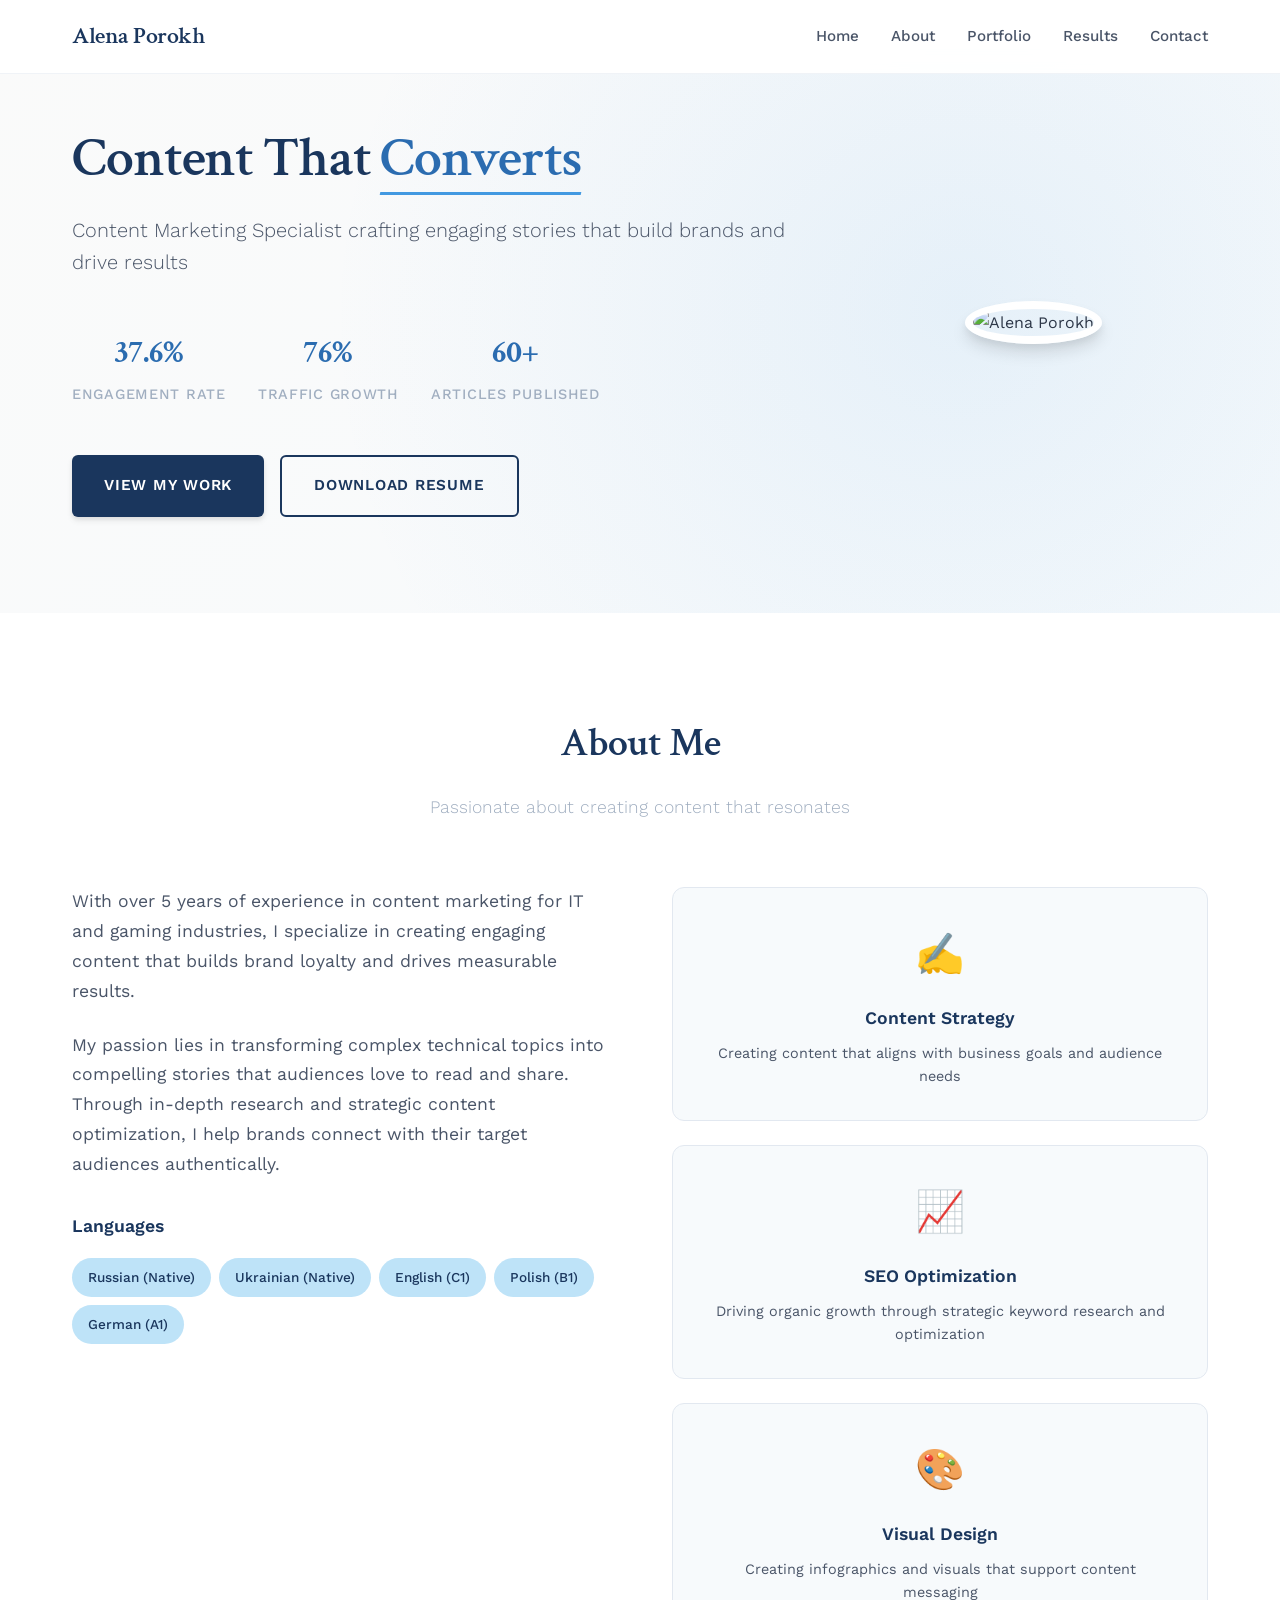
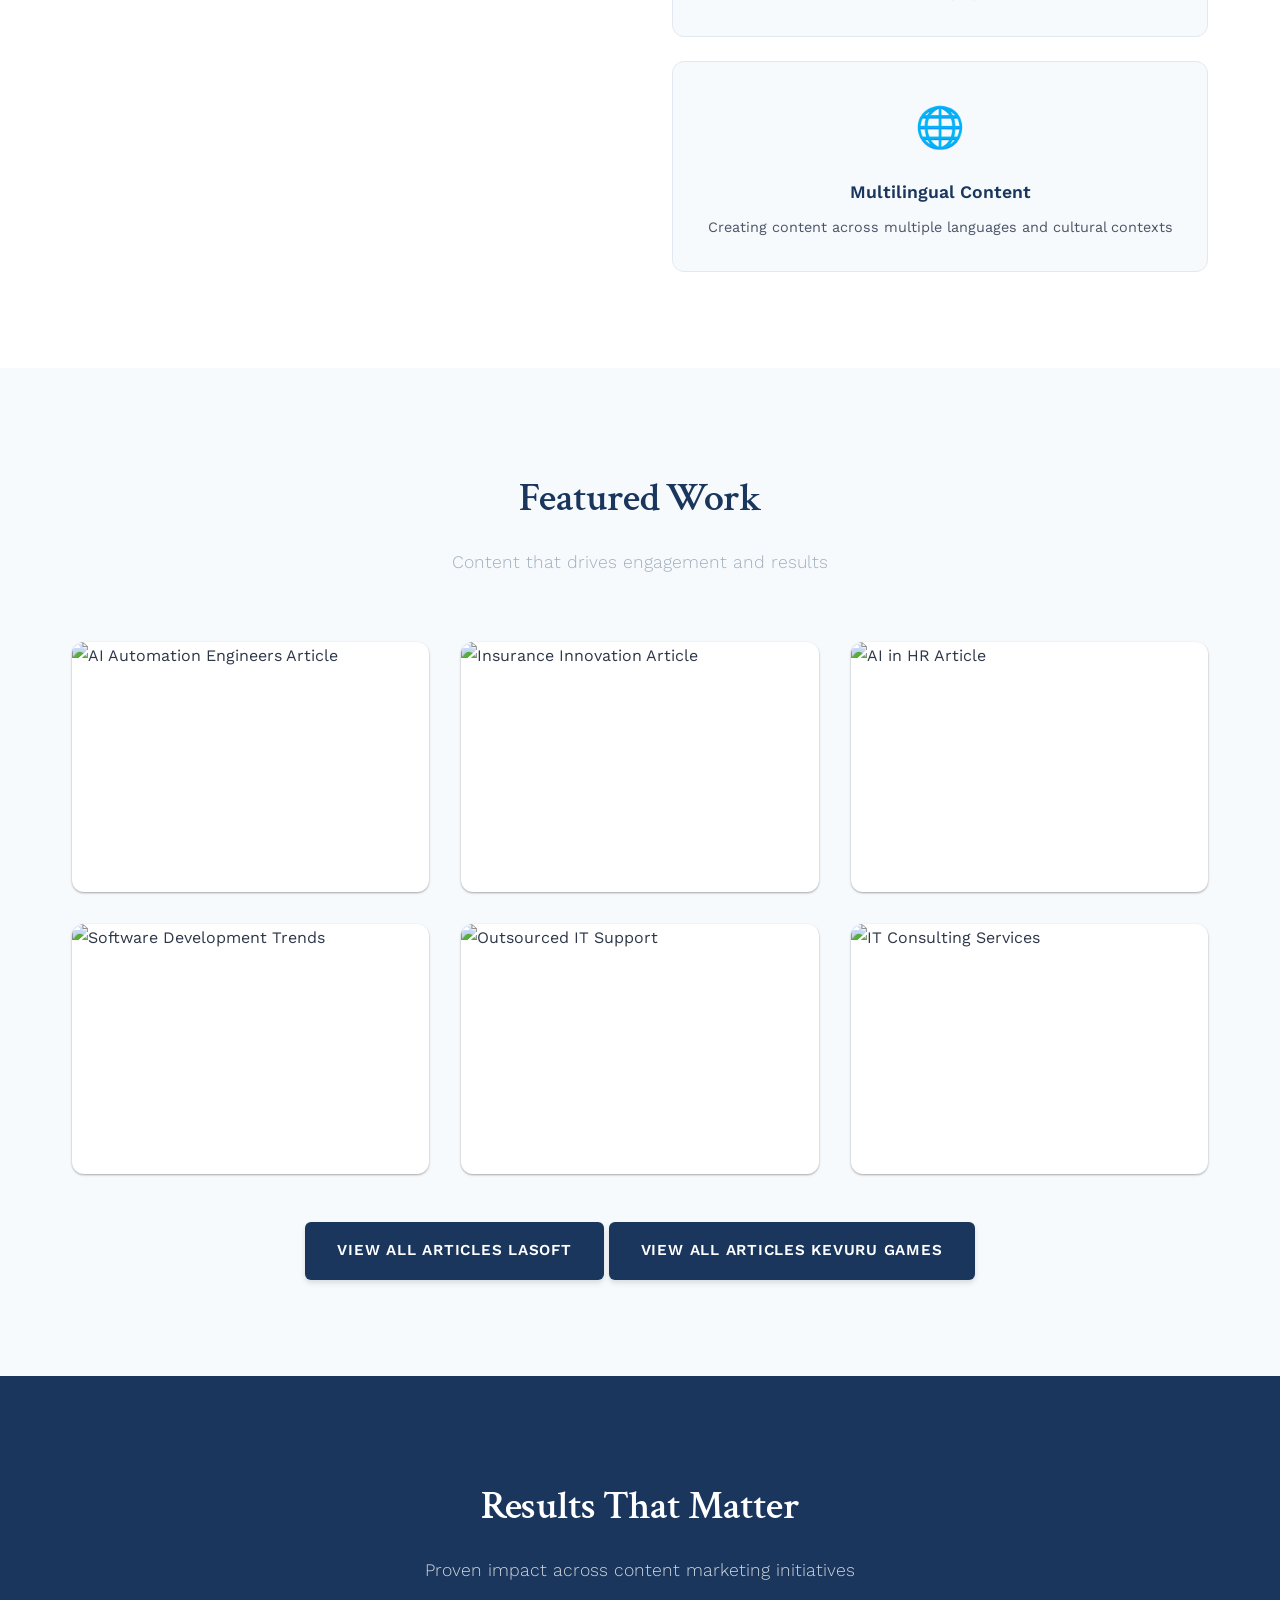
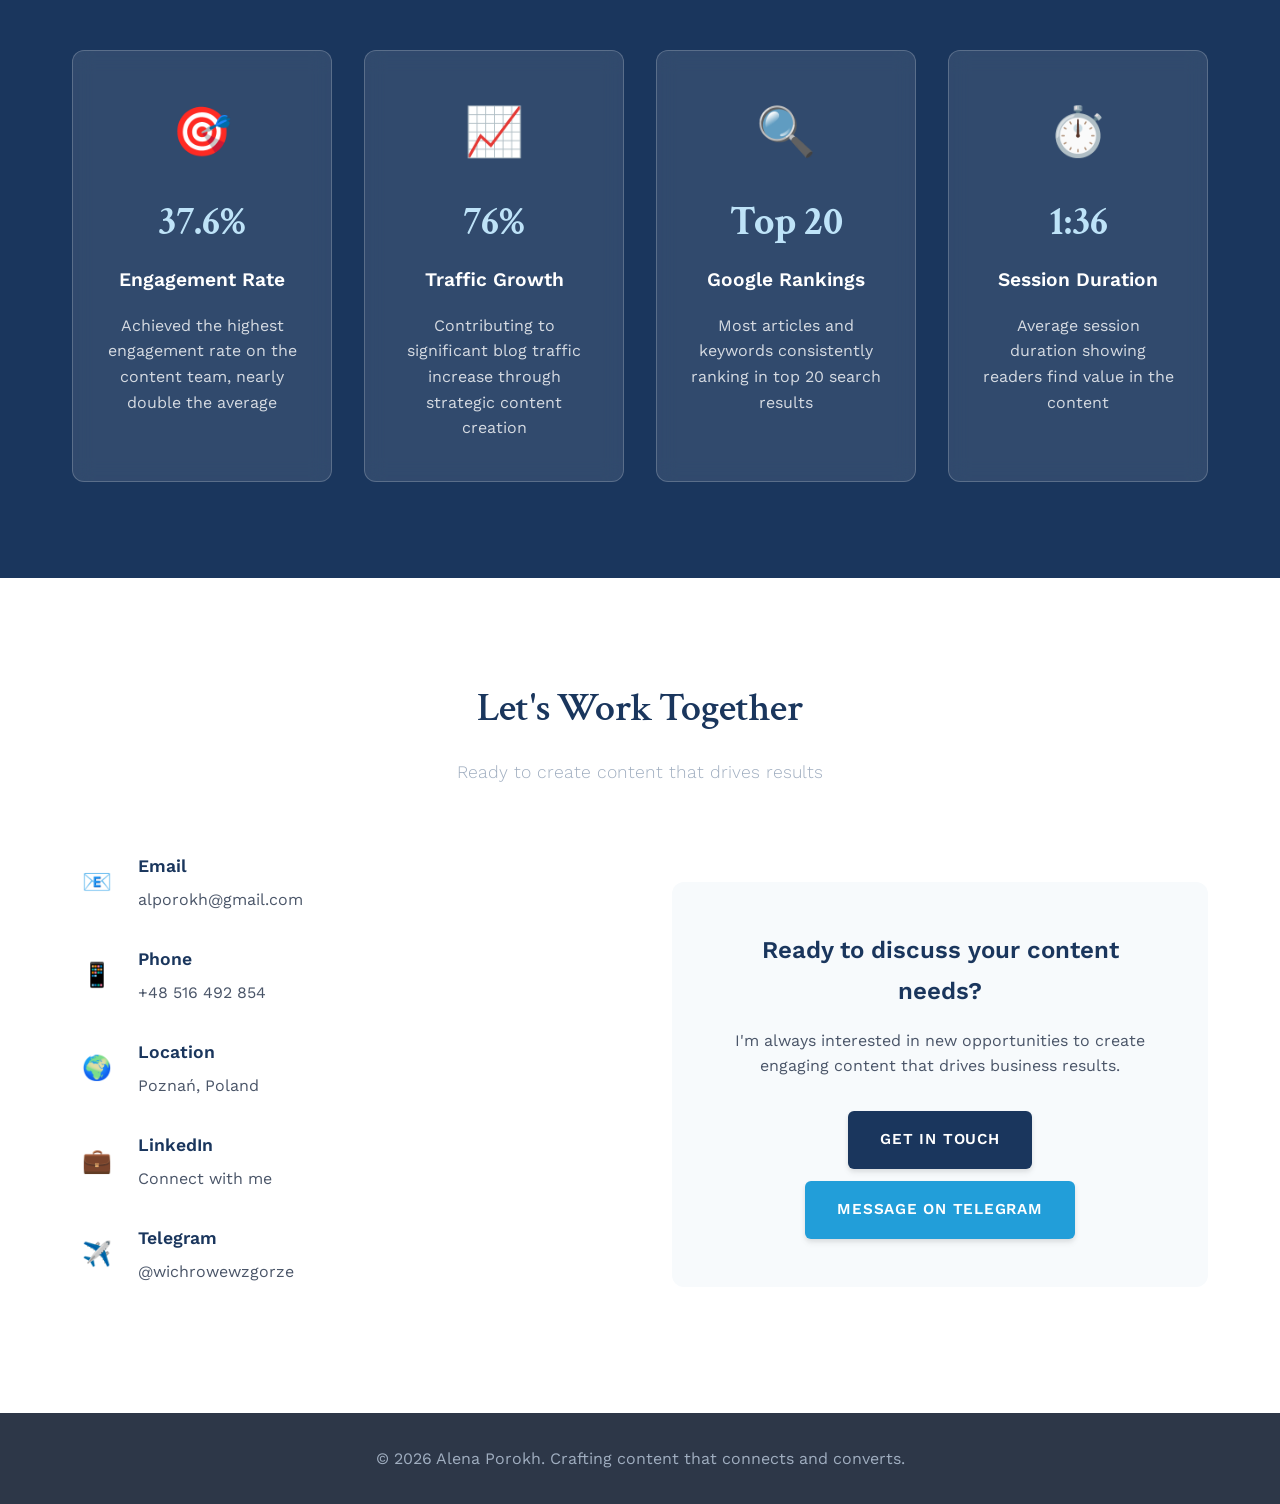
==== index.html @ 0562cd52 "update" ====
<!DOCTYPE html>
<html lang="en">
<head>
    <meta charset="UTF-8">
    <meta name="viewport" content="width=device-width, initial-scale=1.0">
    <title>Alena Porokh - Content Marketing Portfolio</title>
    <link rel="preconnect" href="https://fonts.googleapis.com">
    <link rel="preconnect" href="https://fonts.gstatic.com" crossorigin>
    <link href="https://fonts.googleapis.com/css2?family=Crimson+Text:ital,wght@0,400;0,600;1,400&family=Work+Sans:wght@300;400;500;600;700&display=swap" rel="stylesheet">
    <link rel="stylesheet" href="portfolio-style.css">
</head>
<body>
    <!-- Navigation -->
    <nav class="navbar">
        <div class="nav-container">
            <div class="nav-logo">
                <h2>Alena Porokh</h2>
            </div>
            <ul class="nav-menu">
                <li><a href="#home" class="nav-link">Home</a></li>
                <li><a href="#about" class="nav-link">About</a></li>
                <li><a href="#portfolio" class="nav-link">Portfolio</a></li>
                <li><a href="#achievements" class="nav-link">Results</a></li>
                <li><a href="#contact" class="nav-link">Contact</a></li>
            </ul>
        </div>
    </nav>

    <!-- Hero Section -->
    <section id="home" class="hero">
        <div class="hero-container">
            <div class="hero-content">
                <h1 class="hero-title">Content That <span class="accent">Converts</span></h1>
                <p class="hero-subtitle">Content Marketing Specialist crafting engaging stories that build brands and drive results</p>
                <div class="hero-stats">
                    <div class="stat-item">
                        <span class="stat-number">37.6%</span>
                        <span class="stat-label">Engagement Rate</span>
                    </div>
                    <div class="stat-item">
                        <span class="stat-number">76%</span>
                        <span class="stat-label">Traffic Growth</span>
                    </div>
                    <div class="stat-item">
                        <span class="stat-number">60+</span>
                        <span class="stat-label">Articles Published</span>
                    </div>
                </div>
                <div class="hero-cta">
                    <a href="#portfolio" class="cta-primary">View My Work</a>
                    <a href="resume.html" class="cta-secondary">Download Resume</a>
                </div>
            </div>
            <div class="hero-image">
                <img src="https://secure.gravatar.com/avatar/c2fedead2f08acc2c8e84f293395091701e8367558be67c398e6171cd1245906?s=300&d=mm&r=g" alt="Alena Porokh" class="profile-photo">
            </div>
        </div>
    </section>

    <!-- About Section -->
    <section id="about" class="about">
        <div class="container">
            <div class="section-header">
                <h2 class="section-title">About Me</h2>
                <p class="section-subtitle">Passionate about creating content that resonates</p>
            </div>
            <div class="about-content">
                <div class="about-text">
                    <p>With over 5 years of experience in content marketing for IT and gaming industries, I specialize in creating engaging content that builds brand loyalty and drives measurable results.</p>
                    <p>My passion lies in transforming complex technical topics into compelling stories that audiences love to read and share. Through in-depth research and strategic content optimization, I help brands connect with their target audiences authentically.</p>
                    <div class="language-skills">
                        <h4>Languages</h4>
                        <div class="languages">
                            <span class="language">Russian (Native)</span>
                            <span class="language">Ukrainian (Native)</span>
                            <span class="language">English (C1)</span>
                            <span class="language">Polish (B1)</span>
                            <span class="language">German (A1)</span>
                        </div>
                    </div>
                </div>
                <div class="skills-grid">
                    <div class="skill-card">
                        <div class="skill-icon">✍️</div>
                        <h4>Content Strategy</h4>
                        <p>Creating content that aligns with business goals and audience needs</p>
                    </div>
                    <div class="skill-card">
                        <div class="skill-icon">📈</div>
                        <h4>SEO Optimization</h4>
                        <p>Driving organic growth through strategic keyword research and optimization</p>
                    </div>
                    <div class="skill-card">
                        <div class="skill-icon">🎨</div>
                        <h4>Visual Design</h4>
                        <p>Creating infographics and visuals that support content messaging</p>
                    </div>
                    <div class="skill-card">
                        <div class="skill-icon">🌐</div>
                        <h4>Multilingual Content</h4>
                        <p>Creating content across multiple languages and cultural contexts</p>
                    </div>
                </div>
            </div>
        </div>
    </section>

    <!-- Portfolio Section -->
    <section id="portfolio" class="portfolio">
        <div class="container">
            <div class="section-header">
                <h2 class="section-title">Featured Work</h2>
                <p class="section-subtitle">Content that drives engagement and results</p>
            </div>
            <div class="portfolio-grid">
                <div class="portfolio-item">
                    <div class="portfolio-image">
                        <img src="https://lasoft.org/blog/wp-content/uploads/2026/01/ai-automation-engineer.png" alt="AI Automation Engineers Article">
                        <div class="portfolio-overlay">
                            <h4>AI Automation Engineers Guide</h4>
                            <p>Most viewed article with 2,278+ views</p>
                            <a href="https://lasoft.org/blog/automation-engineers-with-ai-and-n8n-expertise/" target="_blank" class="portfolio-link">Read Article</a>
                        </div>
                    </div>
                </div>
                <div class="portfolio-item">
                    <div class="portfolio-image">
                        <img src="https://lasoft.org/blog/wp-content/uploads/2025/12/innovation-insurance.jpg" alt="Insurance Innovation Article">
                        <div class="portfolio-overlay">
                            <h4>Insurance Innovation</h4>
                            <p>Industry analysis with 1,538+ views</p>
                            <a href="https://lasoft.org/blog/insurance-innovation-staying-competitive-in-a-tech-driven-market/" target="_blank" class="portfolio-link">Read Article</a>
                        </div>
                    </div>
                </div>
                <div class="portfolio-item">
                    <div class="portfolio-image">
                        <img src="https://lasoft.org/blog/wp-content/uploads/2025/12/AI-for-HR.jpg" alt="AI in HR Article">
                        <div class="portfolio-overlay">
                            <h4>AI in HR Automation</h4>
                            <p>Technical deep-dive with 940+ views</p>
                            <a href="https://lasoft.org/blog/ai-in-hr-when-you-automate-routine-tasks-how-do-you-handle-it/" target="_blank" class="portfolio-link">Read Article</a>
                        </div>
                    </div>
                </div>
                <div class="portfolio-item">
                    <div class="portfolio-image">
                        <img src="https://lasoft.org/blog/wp-content/uploads/2025/11/emerging-software-development-trends.jpg" alt="Software Development Trends">
                        <div class="portfolio-overlay">
                            <h4>Software Development Trends 2026</h4>
                            <p>Forward-looking analysis with 1,928+ views</p>
                            <a href="https://lasoft.org/blog/emerging-software-development-trends-2026/" target="_blank" class="portfolio-link">Read Article</a>
                        </div>
                    </div>
                </div>
                <div class="portfolio-item">
                    <div class="portfolio-image">
                        <img src="https://lasoft.org/blog/wp-content/uploads/2026/02/Software_Development_Cycle.jpg" alt="Outsourced IT Support">
                        <div class="portfolio-overlay">
                            <h4>Outsourced IT Support</h4>
                            <p>Business strategy piece with 264+ views</p>
                            <a href="https://lasoft.org/blog/why-outsourced-it-support-is-replacing-in-house-teams/" target="_blank" class="portfolio-link">Read Article</a>
                        </div>
                    </div>
                </div>
                <div class="portfolio-item">
                    <div class="portfolio-image">
                        <img src="https://lasoft.org/blog/wp-content/uploads/2026/01/Global-IT-consulting-services.jpg" alt="IT Consulting Services">
                        <div class="portfolio-overlay">
                            <h4>IT Consulting Services</h4>
                            <p>Strategic guide with 455+ views</p>
                            <a href="https://lasoft.org/blog/it-consulting-services-strategies-for-digital-transformation-process/" target="_blank" class="portfolio-link">Read Article</a>
                        </div>
                    </div>
                </div>
            </div>
            <div class="portfolio-cta">
                <a href="https://lasoft.org/blog/author/porokh/" target="_blank" class="cta-primary">View All Articles Lasoft</a>
                <a href="https://kevurugames.com/blog/author/olenaporokh/" target="_blank" class="cta-primary">View All Articles Kevuru Games</a>
            </div>
        </div>
    </section>

    <!-- Achievements Section -->
    <section id="achievements" class="achievements">
        <div class="container">
            <div class="section-header">
                <h2 class="section-title">Results That Matter</h2>
                <p class="section-subtitle">Proven impact across content marketing initiatives</p>
            </div>
            <div class="achievements-grid">
                <div class="achievement-card">
                    <div class="achievement-icon">🎯</div>
                    <h3>37.6%</h3>
                    <h4>Engagement Rate</h4>
                    <p>Achieved the highest engagement rate on the content team, nearly double the average</p>
                </div>
                <div class="achievement-card">
                    <div class="achievement-icon">📈</div>
                    <h3>76%</h3>
                    <h4>Traffic Growth</h4>
                    <p>Contributing to significant blog traffic increase through strategic content creation</p>
                </div>
                <div class="achievement-card">
                    <div class="achievement-icon">🔍</div>
                    <h3>Top 20</h3>
                    <h4>Google Rankings</h4>
                    <p>Most articles and keywords consistently ranking in top 20 search results</p>
                </div>
                <div class="achievement-card">
                    <div class="achievement-icon">⏱️</div>
                    <h3>1:36</h3>
                    <h4>Session Duration</h4>
                    <p>Average session duration showing readers find value in the content</p>
                </div>
            </div>
        </div>
    </section>

    <!-- Contact Section -->
    <section id="contact" class="contact">
        <div class="container">
            <div class="section-header">
                <h2 class="section-title">Let's Work Together</h2>
                <p class="section-subtitle">Ready to create content that drives results</p>
            </div>
            <div class="contact-content">
                <div class="contact-info">
                    <div class="contact-item">
                        <div class="contact-icon">📧</div>
                        <div>
                            <h4>Email</h4>
                            <a href="mailto:alporokh@gmail.com">alporokh@gmail.com</a>
                        </div>
                    </div>
                    <div class="contact-item">
                        <div class="contact-icon">📱</div>
                        <div>
                            <h4>Phone</h4>
                            <a href="tel:+48516492854">+48 516 492 854</a>
                        </div>
                    </div>
                    <div class="contact-item">
                        <div class="contact-icon">🌍</div>
                        <div>
                            <h4>Location</h4>
                            <span>Poznań, Poland</span>
                        </div>
                    </div>
                    <div class="contact-item">
                        <div class="contact-icon">💼</div>
                        <div>
                            <h4>LinkedIn</h4>
                            <a href="https://linkedin.com/in/alenaporokh/" target="_blank">Connect with me</a>
                        </div>
                    </div>
                    <div class="contact-item">
                        <div class="contact-icon">✈️</div>
                        <div>
                            <h4>Telegram</h4>
                            <a href="https://t.me/wichrowewzgorze" target="_blank">@wichrowewzgorze</a>
                        </div>
                    </div>
                </div>
                <div class="contact-cta">
                    <h3>Ready to discuss your content needs?</h3>
                    <p>I'm always interested in new opportunities to create engaging content that drives business results.</p>
                    <a href="mailto:alporokh@gmail.com" class="cta-primary">Get In Touch</a>
                    <a href="https://t.me/wichrowewzgorze" target="_blank" class="cta-primary" style="margin-top: 12px; background: #229ED9;">Message on Telegram</a>
                </div>
            </div>
        </div>
    </section>

    <!-- Footer -->
    <footer class="footer">
        <div class="container">
            <p>&copy; 2026 Alena Porokh. Crafting content that connects and converts.</p>
        </div>
    </footer>

    <script src="portfolio-script.js"></script>
</body>
</html>
---- portfolio-style.css ----
:root {
    --navy-blue: #1a365d;
    --royal-blue: #2b6cb0;
    --sky-blue: #4299e1;
    --light-blue: #bee3f8;
    --pure-black: #000000;
    --charcoal: #2d3748;
    --slate: #4a5568;
    --pure-white: #ffffff;
    --cream-white: #fafafa;
    --light-gray: #f7fafc;
    --medium-gray: #a0aec0;
    --border-light: #e2e8f0;
    
    --font-serif: 'Crimson Text', serif;
    --font-sans: 'Work Sans', sans-serif;
    
    --shadow-subtle: 0 1px 3px rgba(0, 0, 0, 0.12), 0 1px 2px rgba(0, 0, 0, 0.24);
    --shadow-medium: 0 4px 6px rgba(0, 0, 0, 0.07), 0 2px 4px rgba(0, 0, 0, 0.06);
    --shadow-large: 0 10px 15px rgba(0, 0, 0, 0.1), 0 4px 6px rgba(0, 0, 0, 0.05);
    
    --transition: all 0.3s cubic-bezier(0.4, 0, 0.2, 1);
}

* {
    margin: 0;
    padding: 0;
    box-sizing: border-box;
}

html {
    scroll-behavior: smooth;
}

body {
    font-family: var(--font-sans);
    line-height: 1.7;
    color: var(--charcoal);
    background: var(--pure-white);
    overflow-x: hidden;
}

.container {
    max-width: 1200px;
    margin: 0 auto;
    padding: 0 2rem;
}

/* Navigation */
.navbar {
    position: fixed;
    top: 0;
    width: 100%;
    background: rgba(255, 255, 255, 0.95);
    backdrop-filter: blur(10px);
    z-index: 1000;
    padding: 1rem 0;
    border-bottom: 1px solid var(--border-light);
    transition: var(--transition);
}

.nav-container {
    max-width: 1200px;
    margin: 0 auto;
    padding: 0 2rem;
    display: flex;
    justify-content: space-between;
    align-items: center;
}

.nav-logo h2 {
    font-family: var(--font-serif);
    font-size: 1.5rem;
    font-weight: 600;
    color: var(--navy-blue);
    letter-spacing: -0.02em;
}

.nav-menu {
    display: flex;
    list-style: none;
    gap: 2rem;
}

.nav-link {
    text-decoration: none;
    color: var(--slate);
    font-weight: 500;
    font-size: 0.95rem;
    transition: var(--transition);
    position: relative;
}

.nav-link:hover {
    color: var(--royal-blue);
}

.nav-link::after {
    content: '';
    position: absolute;
    bottom: -2px;
    left: 0;
    width: 0;
    height: 2px;
    background: var(--royal-blue);
    transition: width 0.3s ease;
}

.nav-link:hover::after {
    width: 100%;
}

/* Hero Section */
.hero {
    padding: 8rem 0 6rem;
    background: linear-gradient(135deg, var(--cream-white) 0%, var(--light-gray) 100%);
    position: relative;
    overflow: hidden;
}

.hero::before {
    content: '';
    position: absolute;
    top: -50%;
    right: -25%;
    width: 100%;
    height: 200%;
    background: radial-gradient(ellipse, rgba(66, 153, 225, 0.1) 0%, transparent 70%);
    transform: rotate(-15deg);
}

.hero-container {
    max-width: 1200px;
    margin: 0 auto;
    padding: 0 2rem;
    display: grid;
    grid-template-columns: 1fr 350px;
    gap: 4rem;
    align-items: center;
    position: relative;
    z-index: 1;
}

.hero-title {
    font-family: var(--font-serif);
    font-size: 3.5rem;
    font-weight: 600;
    color: var(--navy-blue);
    line-height: 1.1;
    margin-bottom: 1.5rem;
    letter-spacing: -0.02em;
}

.accent {
    color: var(--royal-blue);
    position: relative;
}

.accent::after {
    content: '';
    position: absolute;
    bottom: 0;
    left: 0;
    width: 100%;
    height: 3px;
    background: var(--sky-blue);
    transform: skew(-12deg);
}

.hero-subtitle {
    font-size: 1.25rem;
    color: var(--slate);
    margin-bottom: 3rem;
    font-weight: 300;
    line-height: 1.6;
}

.hero-stats {
    display: flex;
    gap: 2rem;
    margin-bottom: 3rem;
}

.stat-item {
    text-align: center;
}

.stat-number {
    display: block;
    font-size: 2rem;
    font-weight: 700;
    color: var(--royal-blue);
    font-family: var(--font-serif);
}

.stat-label {
    font-size: 0.9rem;
    color: var(--medium-gray);
    text-transform: uppercase;
    letter-spacing: 0.05em;
    font-weight: 500;
}

.hero-cta {
    display: flex;
    gap: 1rem;
}

.cta-primary, .cta-secondary {
    text-decoration: none;
    padding: 1rem 2rem;
    border-radius: 6px;
    font-weight: 600;
    font-size: 0.95rem;
    transition: var(--transition);
    display: inline-flex;
    align-items: center;
    text-transform: uppercase;
    letter-spacing: 0.05em;
}

.cta-primary {
    background: var(--navy-blue);
    color: var(--pure-white);
    box-shadow: var(--shadow-medium);
}

.cta-primary:hover {
    background: var(--royal-blue);
    transform: translateY(-2px);
    box-shadow: var(--shadow-large);
}

.cta-secondary {
    background: transparent;
    color: var(--navy-blue);
    border: 2px solid var(--navy-blue);
}

.cta-secondary:hover {
    background: var(--navy-blue);
    color: var(--pure-white);
}

.hero-image {
    text-align: center;
    position: relative;
}

.profile-photo {
    width: 280px;
    height: 280px;
    border-radius: 50%;
    object-fit: cover;
    box-shadow: var(--shadow-large);
    border: 8px solid var(--pure-white);
    transition: var(--transition);
}

.profile-photo:hover {
    transform: scale(1.05);
}

/* Section Styles */
section {
    padding: 6rem 0;
}

.section-header {
    text-align: center;
    margin-bottom: 4rem;
}

.section-title {
    font-family: var(--font-serif);
    font-size: 2.5rem;
    font-weight: 600;
    color: var(--navy-blue);
    margin-bottom: 1rem;
    letter-spacing: -0.02em;
}

.section-subtitle {
    font-size: 1.1rem;
    color: var(--medium-gray);
    font-weight: 300;
}

/* About Section */
.about {
    background: var(--pure-white);
}

.about-content {
    display: grid;
    grid-template-columns: 1fr 1fr;
    gap: 4rem;
    align-items: start;
}

.about-text p {
    font-size: 1.1rem;
    color: var(--slate);
    margin-bottom: 1.5rem;
    line-height: 1.7;
}

.language-skills {
    margin-top: 2rem;
}

.language-skills h4 {
    font-size: 1.1rem;
    color: var(--navy-blue);
    margin-bottom: 1rem;
    font-weight: 600;
}

.languages {
    display: flex;
    flex-wrap: wrap;
    gap: 0.5rem;
}

.language {
    background: var(--light-blue);
    color: var(--navy-blue);
    padding: 0.5rem 1rem;
    border-radius: 20px;
    font-size: 0.85rem;
    font-weight: 500;
}

.skills-grid {
    display: grid;
    grid-template-columns: 1fr;
    gap: 1.5rem;
}

.skill-card {
    background: var(--light-gray);
    padding: 2rem;
    border-radius: 12px;
    text-align: center;
    transition: var(--transition);
    border: 1px solid var(--border-light);
}

.skill-card:hover {
    transform: translateY(-4px);
    box-shadow: var(--shadow-medium);
}

.skill-icon {
    font-size: 2.5rem;
    margin-bottom: 1rem;
}

.skill-card h4 {
    color: var(--navy-blue);
    font-size: 1.1rem;
    margin-bottom: 0.5rem;
    font-weight: 600;
}

.skill-card p {
    color: var(--slate);
    font-size: 0.9rem;
    line-height: 1.6;
}

/* Portfolio Section */
.portfolio {
    background: var(--light-gray);
}

.portfolio-grid {
    display: grid;
    grid-template-columns: repeat(auto-fit, minmax(350px, 1fr));
    gap: 2rem;
    margin-bottom: 3rem;
}

.portfolio-item {
    background: var(--pure-white);
    border-radius: 12px;
    overflow: hidden;
    box-shadow: var(--shadow-subtle);
    transition: var(--transition);
}

.portfolio-item:hover {
    transform: translateY(-8px);
    box-shadow: var(--shadow-large);
}

.portfolio-image {
    position: relative;
    overflow: hidden;
    height: 250px;
}

.portfolio-image img {
    width: 100%;
    height: 100%;
    object-fit: cover;
    transition: var(--transition);
}

.portfolio-overlay {
    position: absolute;
    top: 0;
    left: 0;
    right: 0;
    bottom: 0;
    background: rgba(26, 54, 93, 0.9);
    color: var(--pure-white);
    padding: 2rem;
    display: flex;
    flex-direction: column;
    justify-content: center;
    opacity: 0;
    transition: var(--transition);
}

.portfolio-item:hover .portfolio-overlay {
    opacity: 1;
}

.portfolio-overlay h4 {
    font-size: 1.3rem;
    margin-bottom: 0.5rem;
    font-weight: 600;
}

.portfolio-overlay p {
    margin-bottom: 1.5rem;
    opacity: 0.9;
}

.portfolio-link {
    color: var(--pure-white);
    text-decoration: none;
    font-weight: 600;
    text-transform: uppercase;
    letter-spacing: 0.05em;
    font-size: 0.9rem;
    border-bottom: 2px solid var(--sky-blue);
    display: inline-block;
    transition: var(--transition);
}

.portfolio-link:hover {
    color: var(--sky-blue);
}

.portfolio-cta {
    text-align: center;
}

/* Achievements Section */
.achievements {
    background: var(--navy-blue);
    color: var(--pure-white);
}

.achievements .section-title {
    color: var(--pure-white);
}

.achievements .section-subtitle {
    color: rgba(255, 255, 255, 0.8);
}

.achievements-grid {
    display: grid;
    grid-template-columns: repeat(auto-fit, minmax(250px, 1fr));
    gap: 2rem;
}

.achievement-card {
    background: rgba(255, 255, 255, 0.1);
    padding: 2.5rem 2rem;
    border-radius: 12px;
    text-align: center;
    backdrop-filter: blur(10px);
    border: 1px solid rgba(255, 255, 255, 0.2);
    transition: var(--transition);
}

.achievement-card:hover {
    transform: translateY(-8px);
    background: rgba(255, 255, 255, 0.15);
}

.achievement-icon {
    font-size: 3rem;
    margin-bottom: 1rem;
}

.achievement-card h3 {
    font-size: 2.5rem;
    font-weight: 700;
    color: var(--light-blue);
    margin-bottom: 0.5rem;
    font-family: var(--font-serif);
}

.achievement-card h4 {
    font-size: 1.2rem;
    margin-bottom: 1rem;
    color: var(--pure-white);
    font-weight: 600;
}

.achievement-card p {
    color: rgba(255, 255, 255, 0.8);
    line-height: 1.6;
}

/* Contact Section */
.contact {
    background: var(--pure-white);
}

.contact-content {
    display: grid;
    grid-template-columns: 1fr 1fr;
    gap: 4rem;
    align-items: center;
}

.contact-item {
    display: flex;
    align-items: center;
    gap: 1rem;
    margin-bottom: 2rem;
}

.contact-icon {
    font-size: 1.5rem;
    width: 50px;
    text-align: center;
}

.contact-item h4 {
    color: var(--navy-blue);
    font-size: 1.1rem;
    margin-bottom: 0.25rem;
    font-weight: 600;
}

.contact-item a, .contact-item span {
    color: var(--slate);
    text-decoration: none;
    transition: var(--transition);
}

.contact-item a:hover {
    color: var(--royal-blue);
}

.contact-cta {
    background: var(--light-gray);
    padding: 3rem;
    border-radius: 12px;
    text-align: center;
}

.contact-cta h3 {
    font-size: 1.5rem;
    color: var(--navy-blue);
    margin-bottom: 1rem;
    font-weight: 600;
}

.contact-cta p {
    color: var(--slate);
    margin-bottom: 2rem;
    line-height: 1.6;
}

/* Footer */
.footer {
    background: var(--charcoal);
    color: var(--medium-gray);
    padding: 2rem 0;
    text-align: center;
}

/* Responsive Design */
@media (max-width: 1024px) {
    .hero-container {
        grid-template-columns: 1fr;
        text-align: center;
        gap: 3rem;
    }
    
    .hero-title {
        font-size: 3rem;
    }
    
    .about-content,
    .contact-content {
        grid-template-columns: 1fr;
        gap: 3rem;
    }
    
    .skills-grid {
        grid-template-columns: repeat(2, 1fr);
    }
}

@media (max-width: 768px) {
    .container {
        padding: 0 1rem;
    }
    
    .nav-container {
        padding: 0 1rem;
    }
    
    .nav-menu {
        gap: 1rem;
    }
    
    .hero {
        padding: 6rem 0 4rem;
    }
    
    .hero-title {
        font-size: 2.5rem;
    }
    
    .hero-stats {
        flex-direction: column;
        gap: 1rem;
    }
    
    .hero-cta {
        flex-direction: column;
        align-items: center;
    }
    
    .profile-photo {
        width: 200px;
        height: 200px;
    }
    
    .section-title {
        font-size: 2rem;
    }
    
    .skills-grid {
        grid-template-columns: 1fr;
    }
    
    .portfolio-grid {
        grid-template-columns: 1fr;
    }
    
    .achievements-grid {
        grid-template-columns: 1fr;
    }
}

/* Animations */
@keyframes fadeInUp {
    from {
        opacity: 0;
        transform: translateY(30px);
    }
    to {
        opacity: 1;
        transform: translateY(0);
    }
}

.portfolio-item,
.skill-card,
.achievement-card {
    animation: fadeInUp 0.6s ease forwards;
}

.portfolio-item:nth-child(1) { animation-delay: 0.1s; }
.portfolio-item:nth-child(2) { animation-delay: 0.2s; }
.portfolio-item:nth-child(3) { animation-delay: 0.3s; }
.portfolio-item:nth-child(4) { animation-delay: 0.4s; }
.portfolio-item:nth-child(5) { animation-delay: 0.5s; }
.portfolio-item:nth-child(6) { animation-delay: 0.6s; }
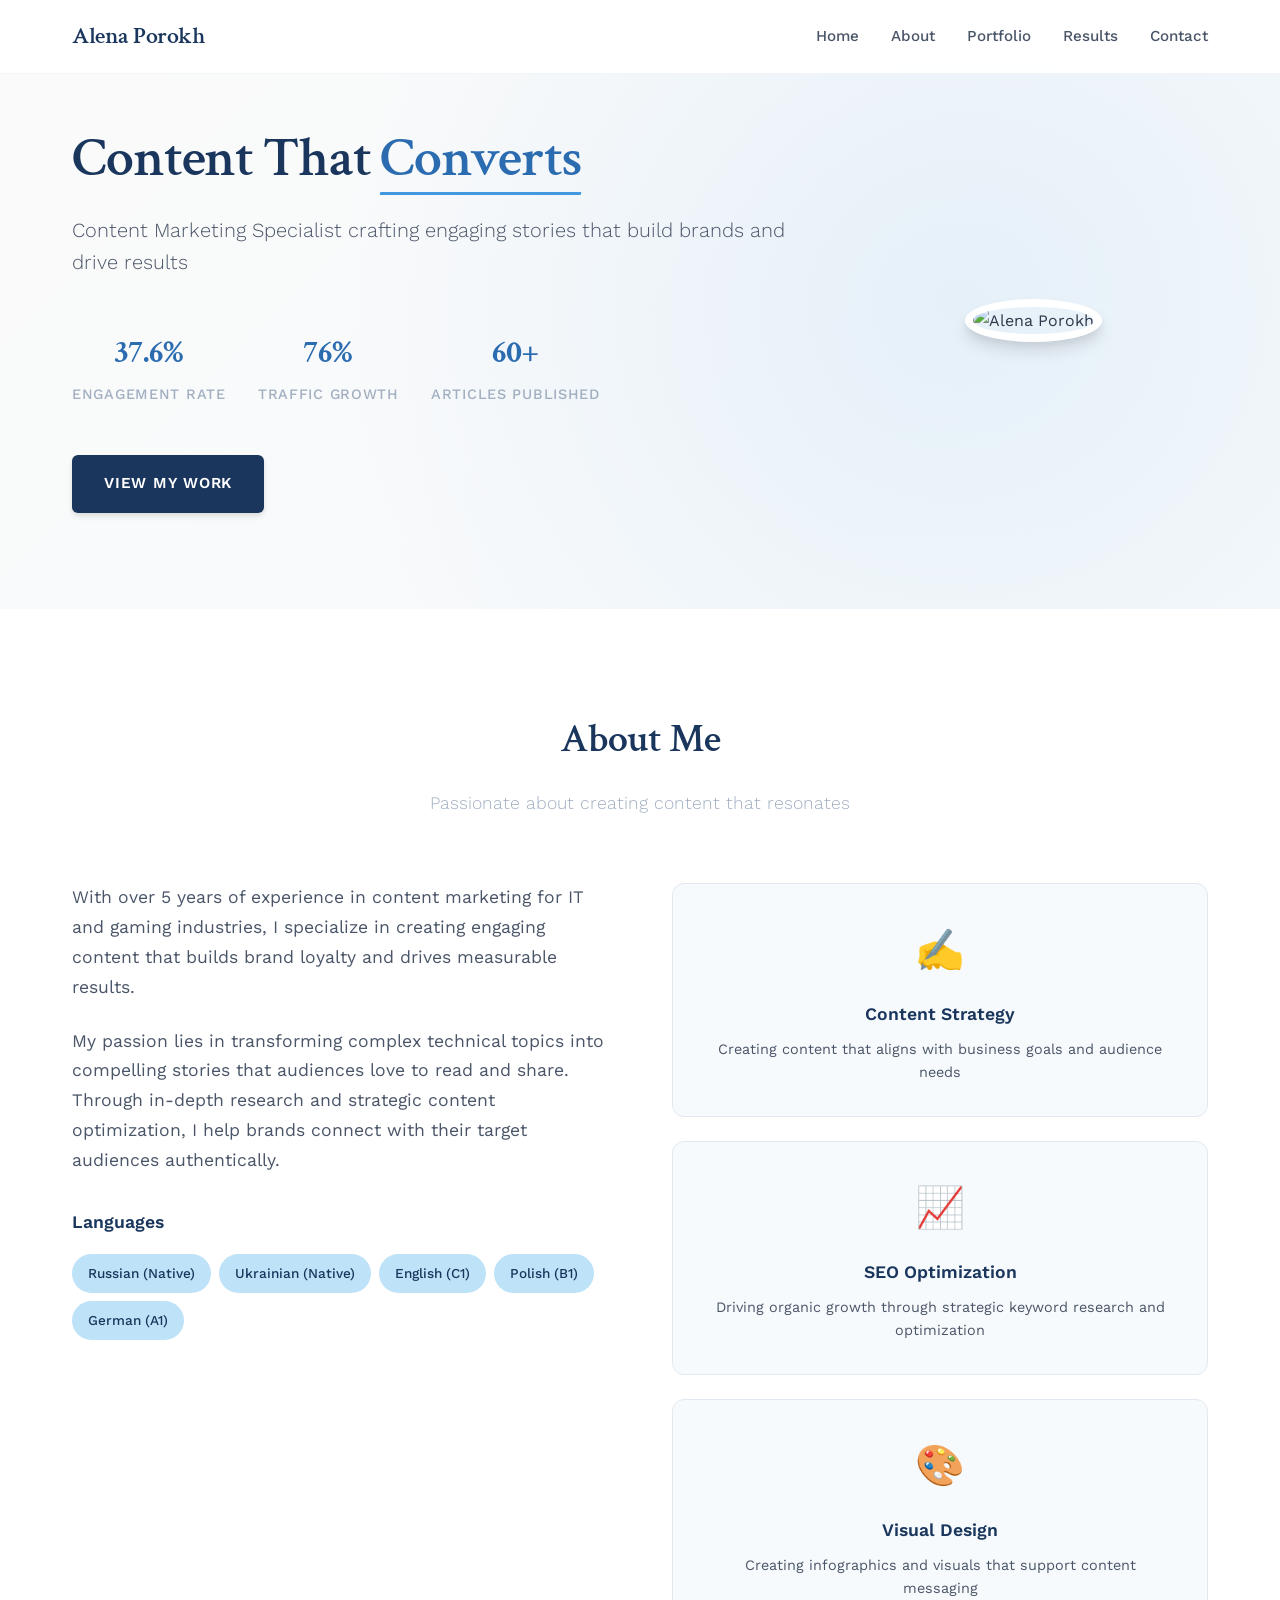
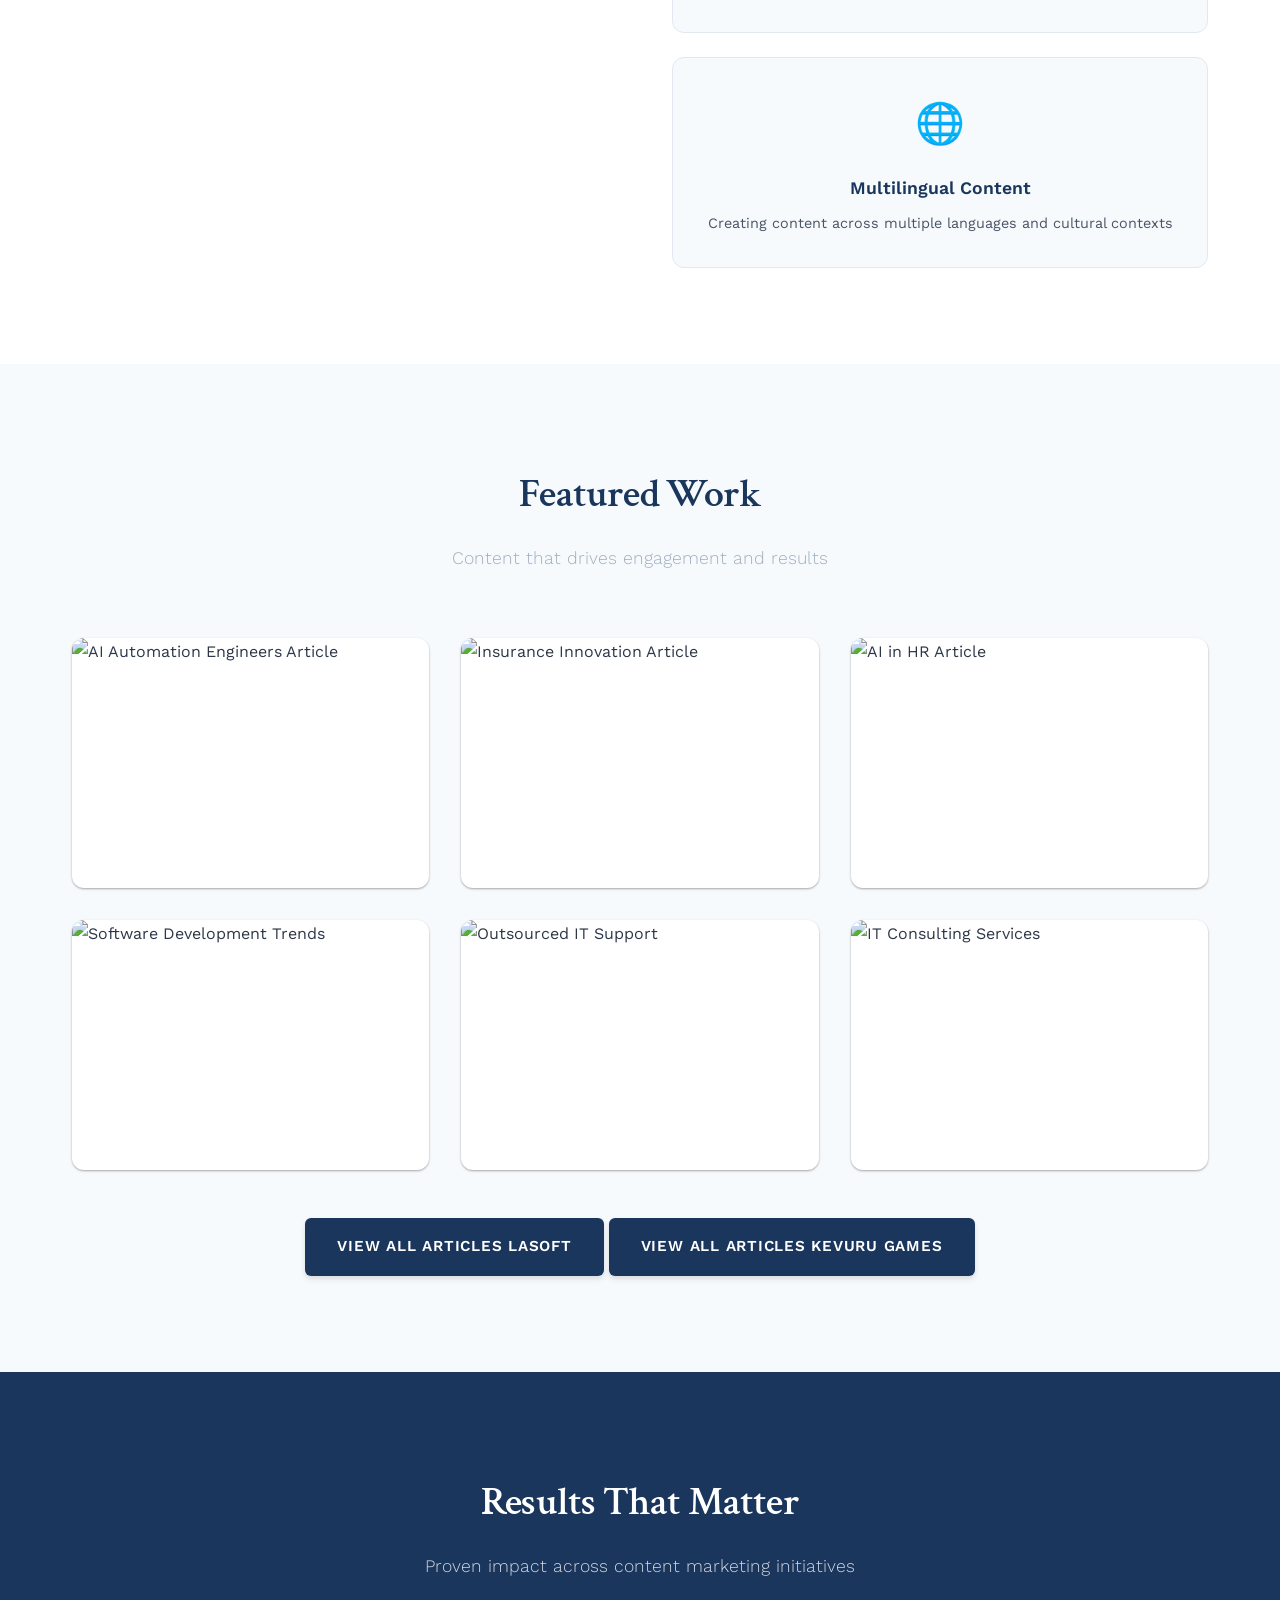
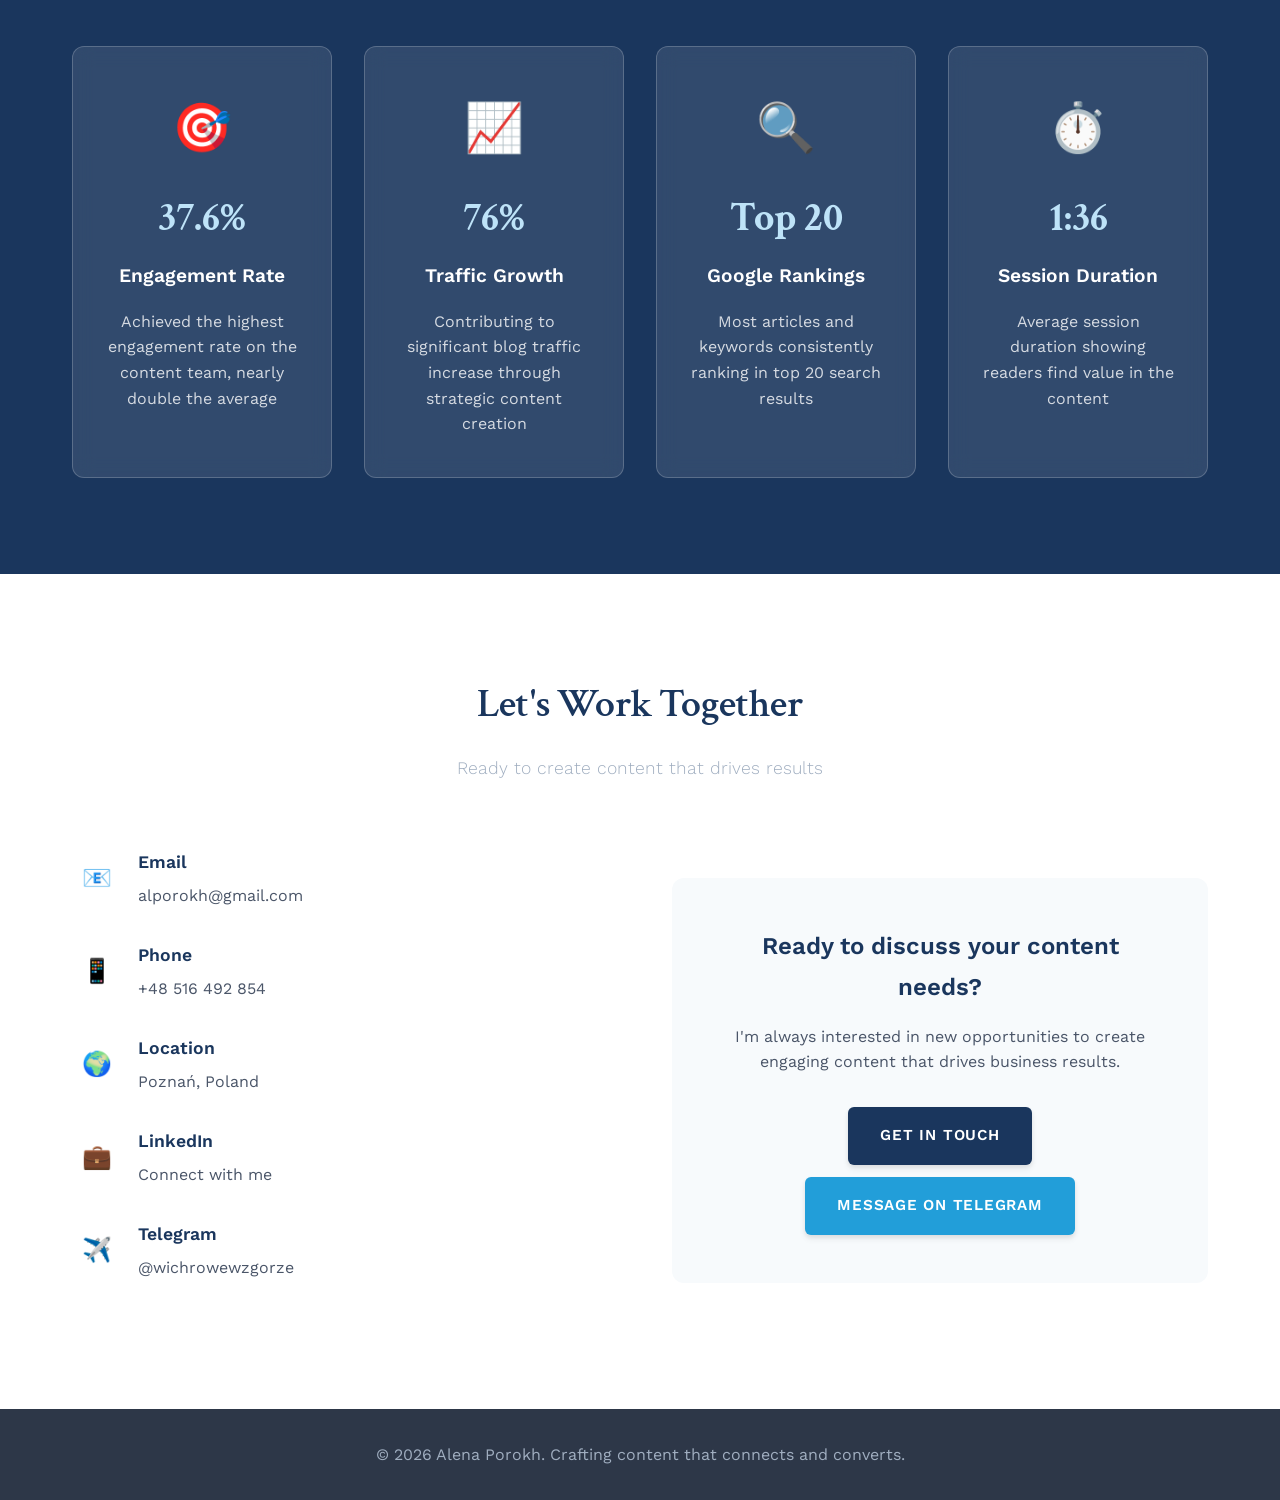
==== commit ff24f4f0: "update" ====
--- a/index.html
+++ b/index.html
@@ -48,7 +48,6 @@
                 </div>
                 <div class="hero-cta">
                     <a href="#portfolio" class="cta-primary">View My Work</a>
-                    <a href="resume.html" class="cta-secondary">Download Resume</a>
                 </div>
             </div>
             <div class="hero-image">
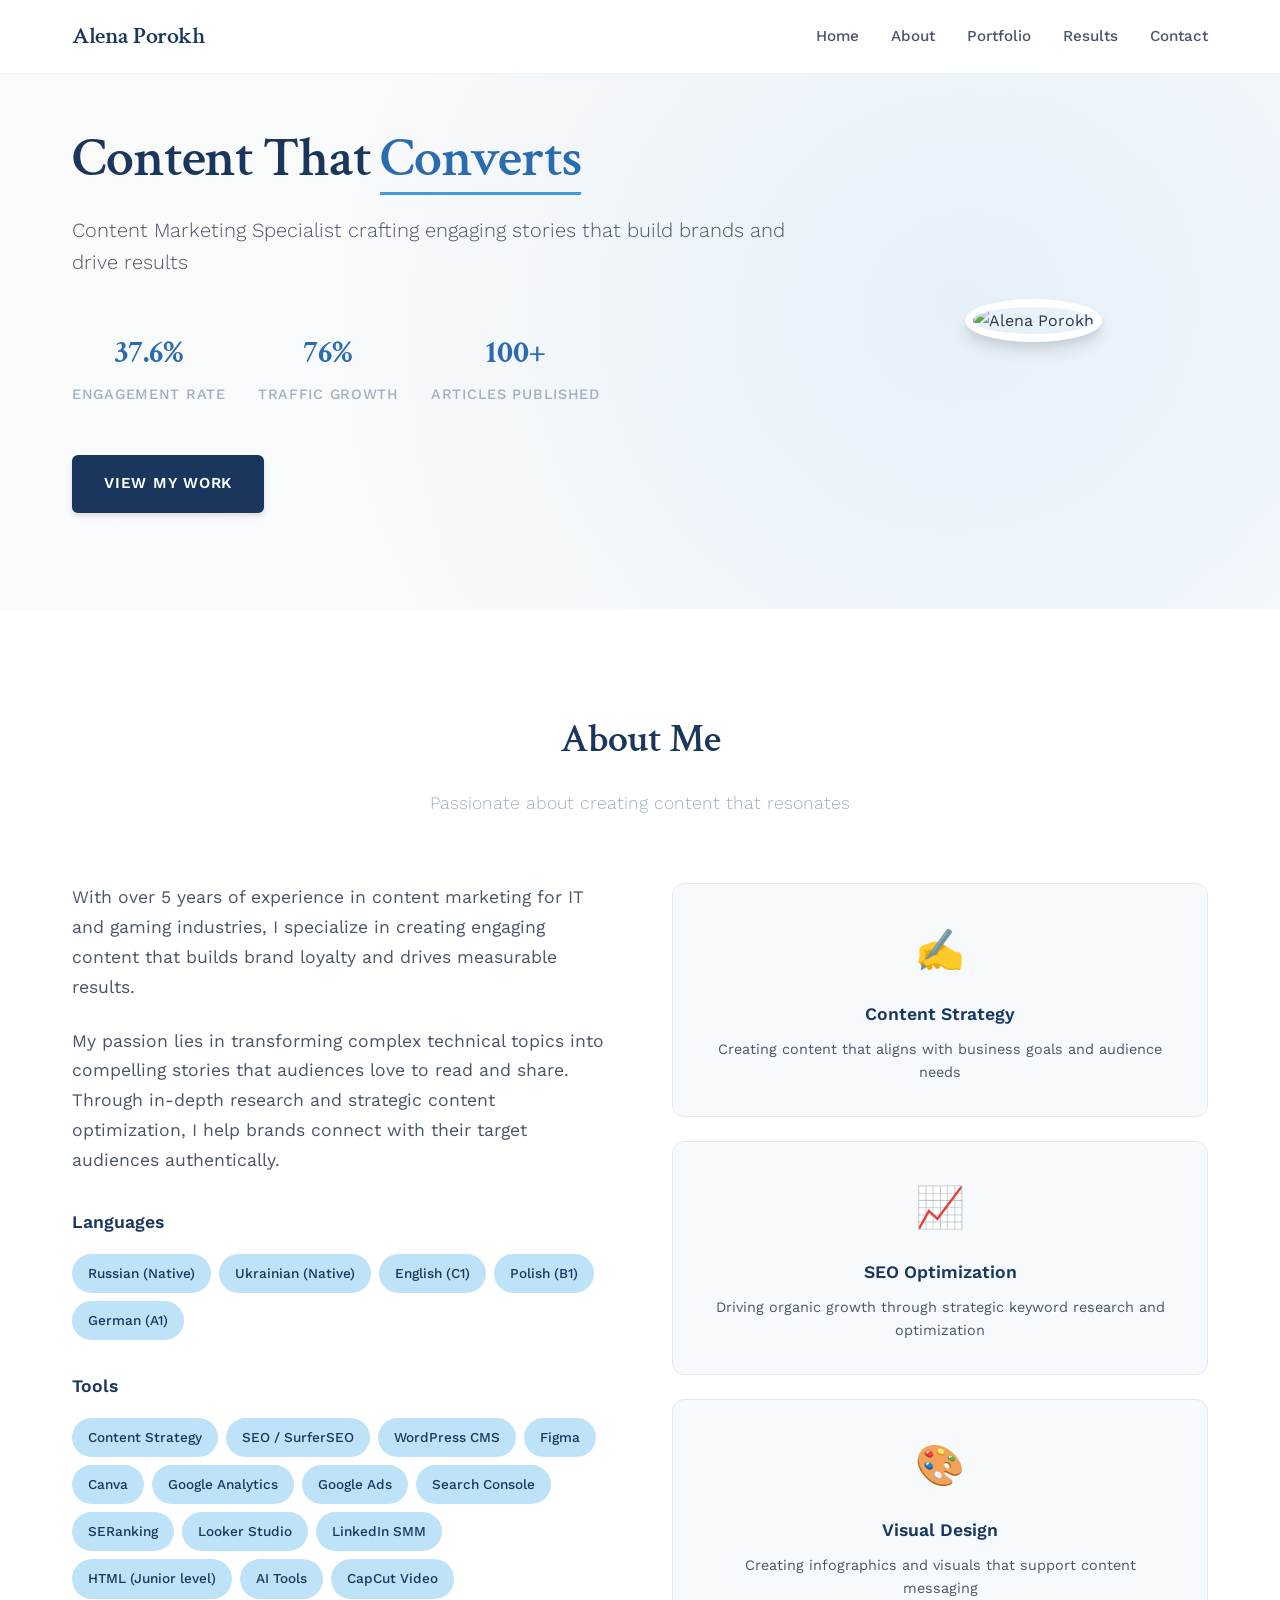
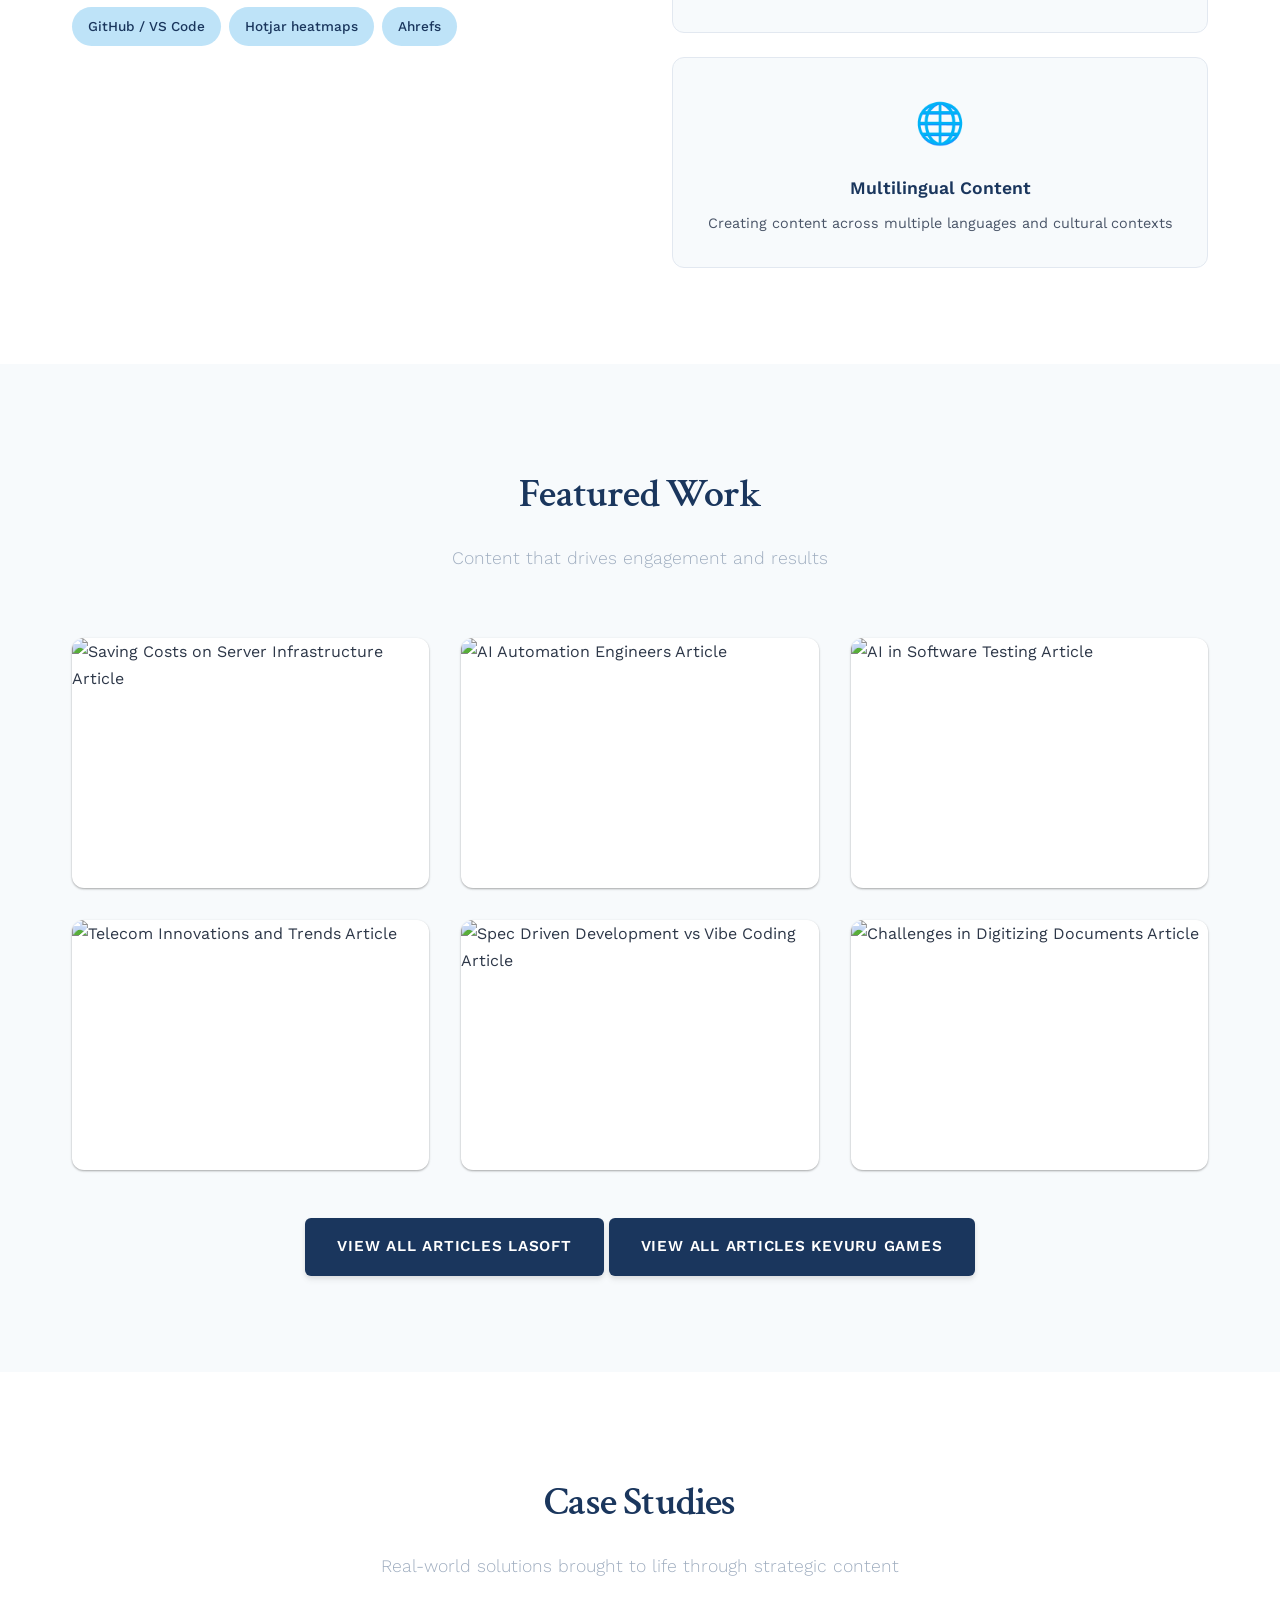
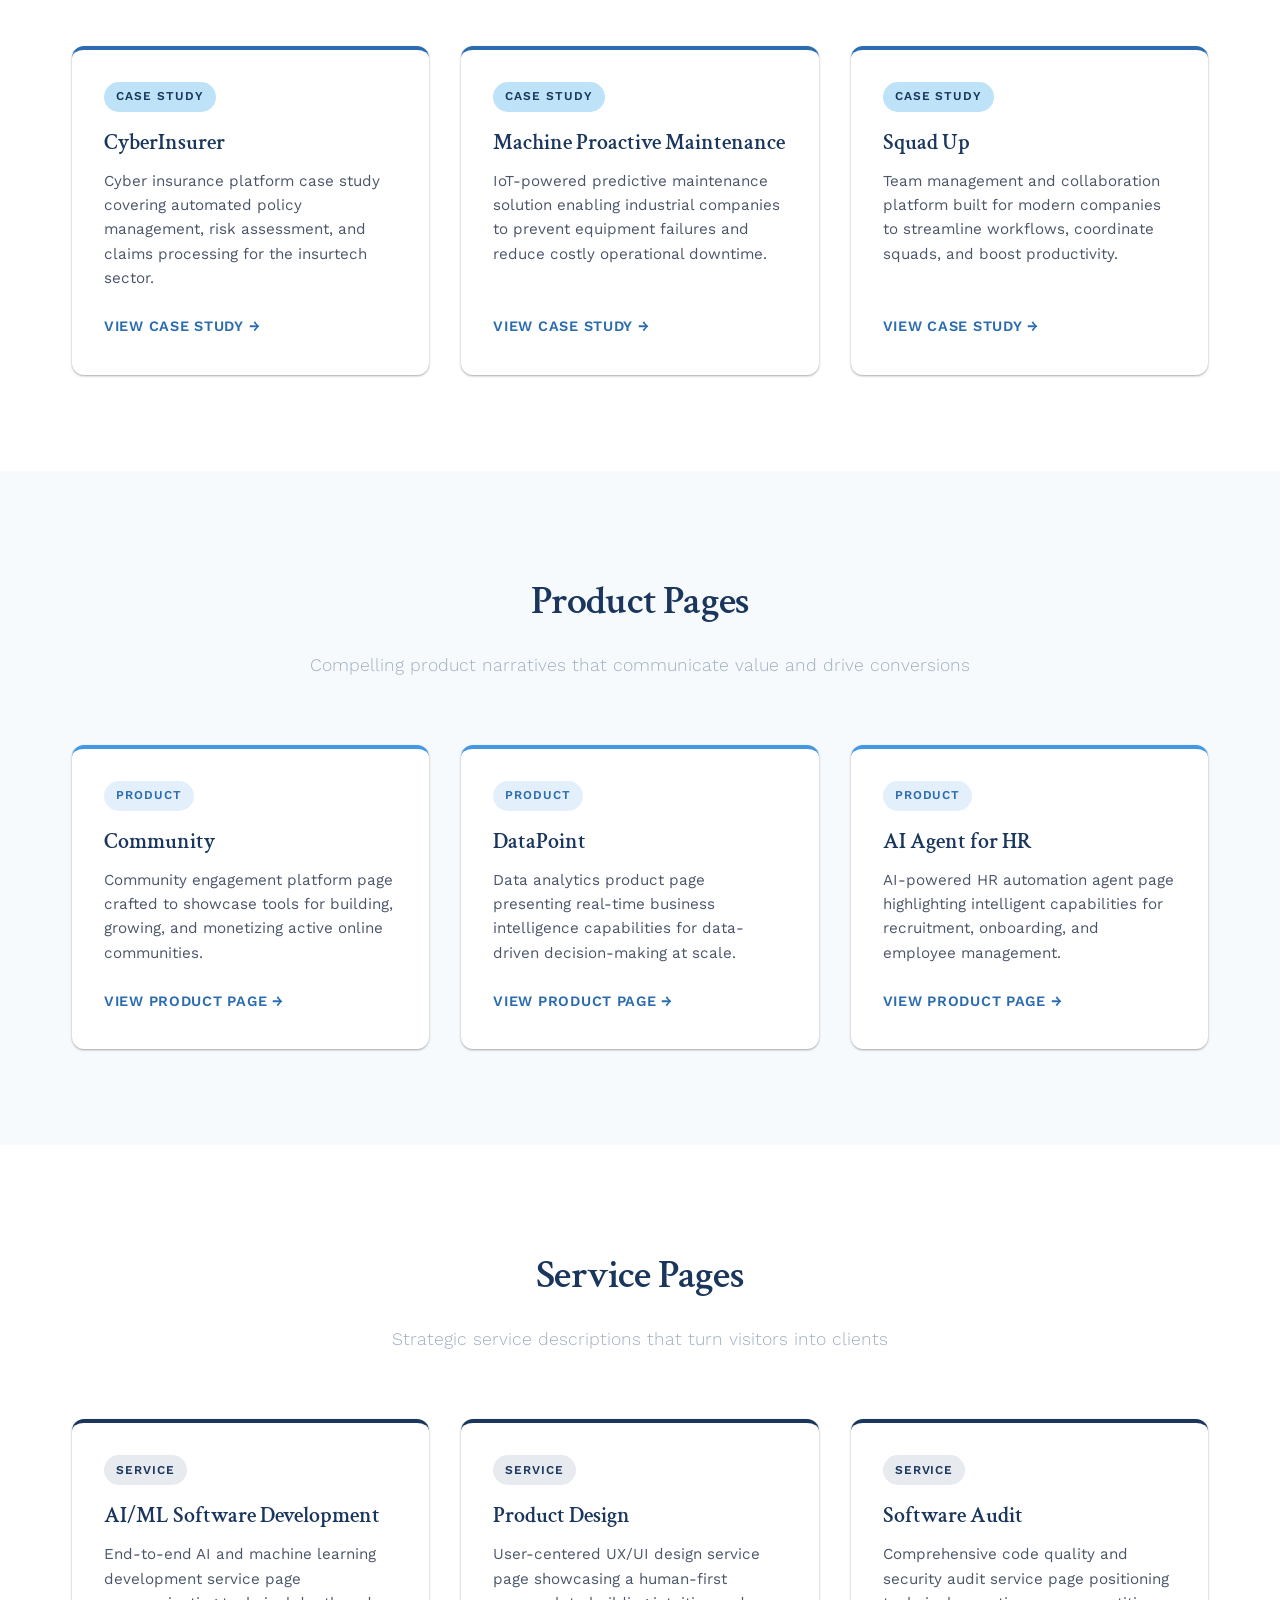
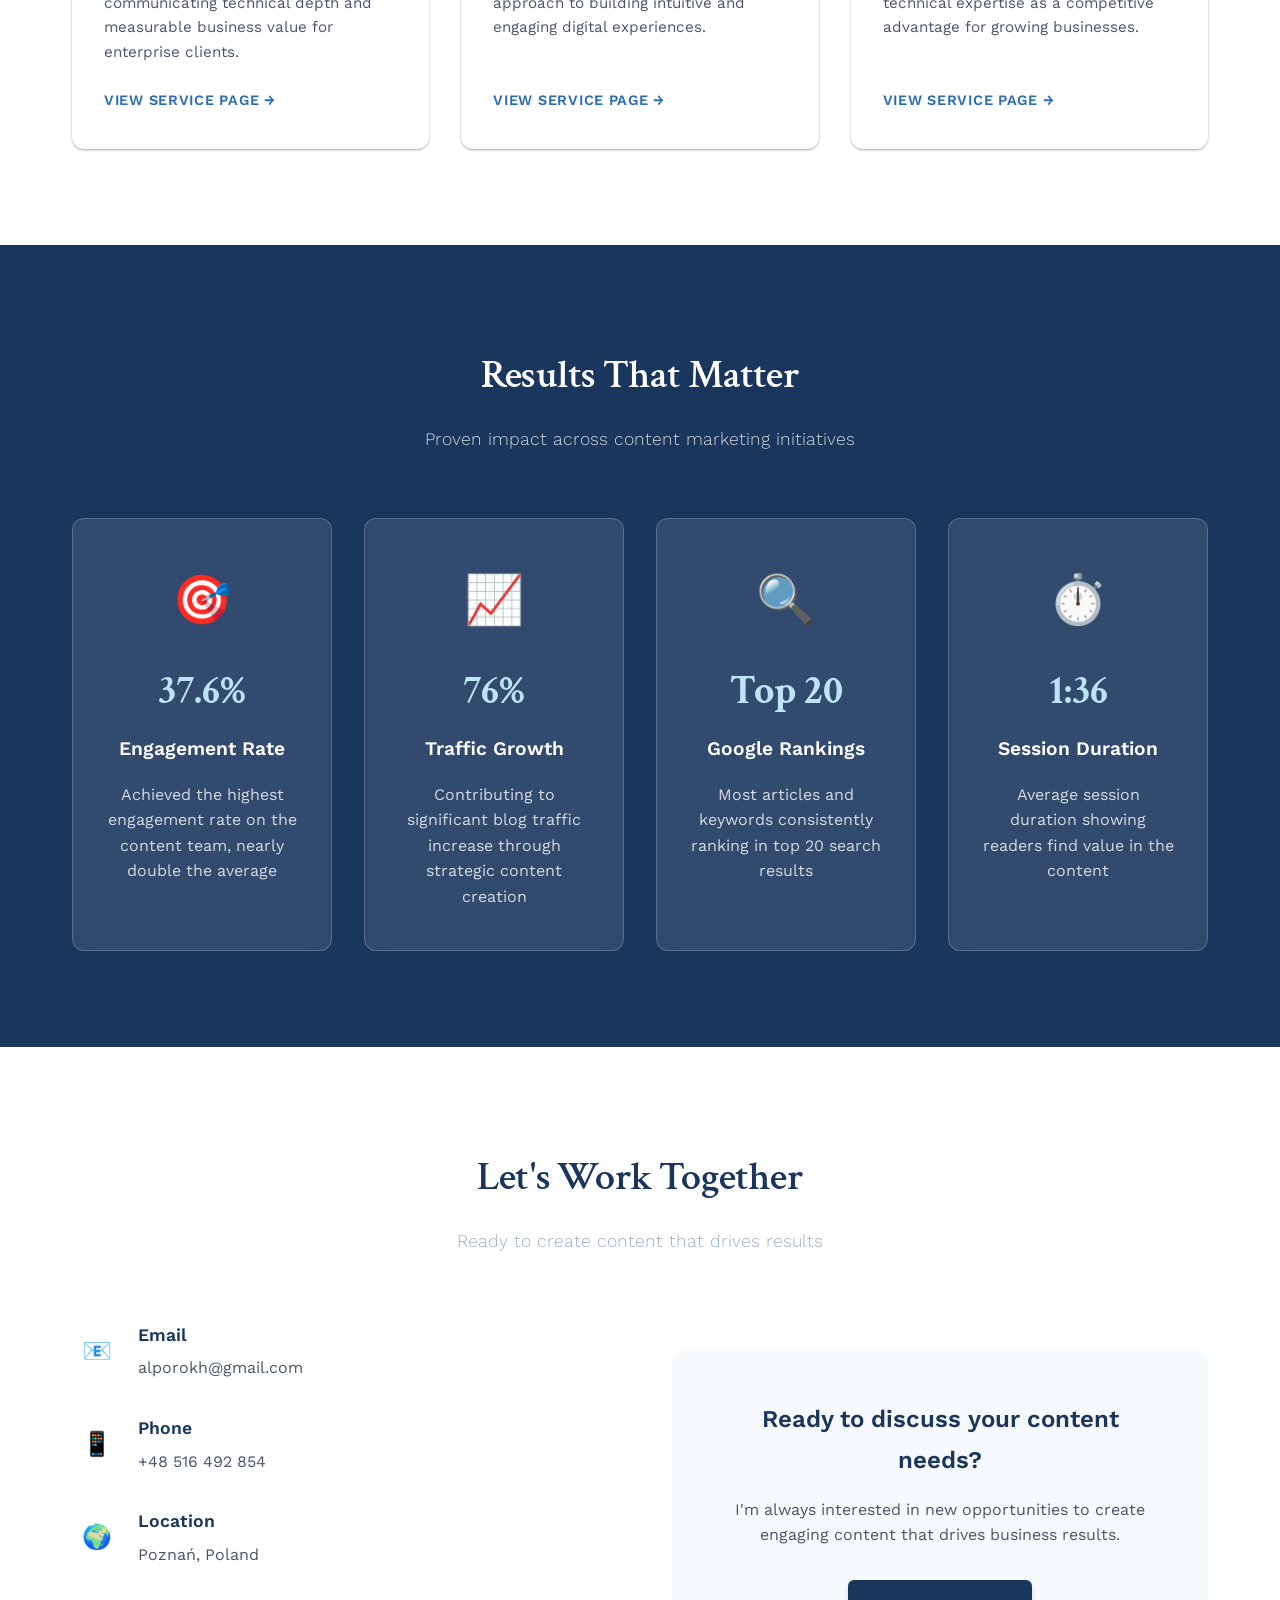
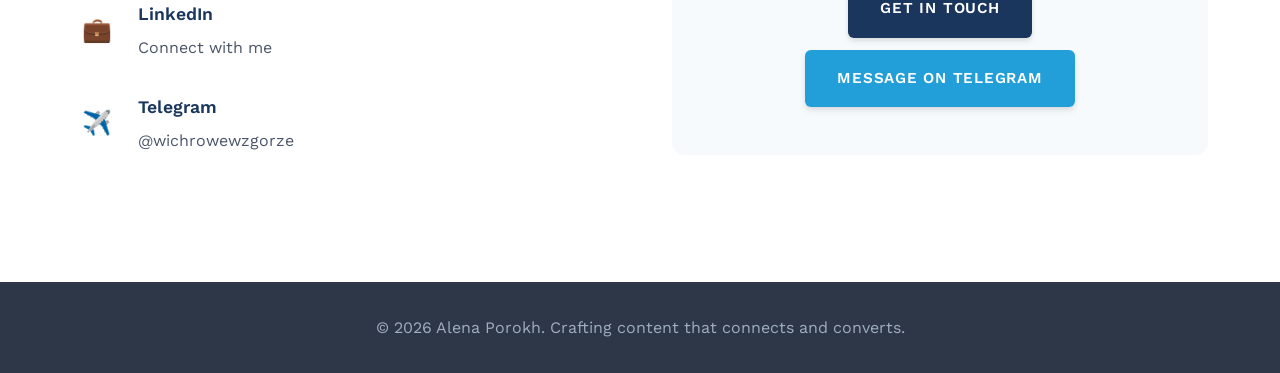
==== commit ea2fa587: "update" ====
--- a/index.html
+++ b/index.html
@@ -7,7 +7,7 @@
     <link rel="preconnect" href="https://fonts.googleapis.com">
     <link rel="preconnect" href="https://fonts.gstatic.com" crossorigin>
     <link href="https://fonts.googleapis.com/css2?family=Crimson+Text:ital,wght@0,400;0,600;1,400&family=Work+Sans:wght@300;400;500;600;700&display=swap" rel="stylesheet">
-    <link rel="stylesheet" href="portfolio-style.css">
+    <link rel="stylesheet" href="style.css">
 </head>
 <body>
     <!-- Navigation -->
@@ -42,7 +42,7 @@
                         <span class="stat-label">Traffic Growth</span>
                     </div>
                     <div class="stat-item">
-                        <span class="stat-number">60+</span>
+                        <span class="stat-number">100+</span>
                         <span class="stat-label">Articles Published</span>
                     </div>
                 </div>
@@ -77,6 +77,28 @@
                             <span class="language">German (A1)</span>
                         </div>
                     </div>
+                    <div class="language-skills">
+                        <h4>Tools</h4>
+                        <div class="languages">
+                            <span class="language">Content Strategy</span>
+                            <span class="language">SEO / SurferSEO</span>
+                            <span class="language">WordPress CMS</span>
+                            <span class="language">Figma</span>
+                            <span class="language">Canva</span>
+                            <span class="language">Google Analytics</span>
+                            <span class="language">Google Ads</span>
+                            <span class="language">Search Console</span>
+                            <span class="language">SERanking</span>
+                            <span class="language">Looker Studio</span>
+                            <span class="language">LinkedIn SMM</span>
+                            <span class="language">HTML (Junior level)</span>
+                            <span class="language">AI Tools</span>
+                            <span class="language">CapCut Video</span>
+                            <span class="language">GitHub / VS Code</span>
+                            <span class="language">Hotjar heatmaps</span>
+                            <span class="language">Ahrefs</span>
+                        </div>
+                    </div>
                 </div>
                 <div class="skills-grid">
                     <div class="skill-card">
@@ -114,61 +136,61 @@
             <div class="portfolio-grid">
                 <div class="portfolio-item">
                     <div class="portfolio-image">
+                        <img src="https://lasoft.org/blog/wp-content/uploads/2025/12/server-infrastructure-Hetzrzner.jpg" alt="Saving Costs on Server Infrastructure Article">
+                        <div class="portfolio-overlay">
+                            <h4>Saving Costs on Server Infrastructure</h4>
+                            <p>Why Lasoft moved projects from AWS to Hetzner</p>
+                            <a href="https://lasoft.org/blog/saving-costs-on-your-server-infrastructure-why-lasoft-moved-projects-from-aws-to-hetzner/" target="_blank" class="portfolio-link">Read Article</a>
+                        </div>
+                    </div>
+                </div>
+                <div class="portfolio-item">
+                    <div class="portfolio-image">
                         <img src="https://lasoft.org/blog/wp-content/uploads/2026/01/ai-automation-engineer.png" alt="AI Automation Engineers Article">
                         <div class="portfolio-overlay">
-                            <h4>AI Automation Engineers Guide</h4>
-                            <p>Most viewed article with 2,278+ views</p>
+                            <h4>AI Automation Engineers with n8n</h4>
+                            <p>Job market overview for the fastest-growing tech career</p>
                             <a href="https://lasoft.org/blog/automation-engineers-with-ai-and-n8n-expertise/" target="_blank" class="portfolio-link">Read Article</a>
                         </div>
                     </div>
                 </div>
                 <div class="portfolio-item">
                     <div class="portfolio-image">
-                        <img src="https://lasoft.org/blog/wp-content/uploads/2025/12/innovation-insurance.jpg" alt="Insurance Innovation Article">
-                        <div class="portfolio-overlay">
-                            <h4>Insurance Innovation</h4>
-                            <p>Industry analysis with 1,538+ views</p>
-                            <a href="https://lasoft.org/blog/insurance-innovation-staying-competitive-in-a-tech-driven-market/" target="_blank" class="portfolio-link">Read Article</a>
-                        </div>
-                    </div>
-                </div>
-                <div class="portfolio-item">
-                    <div class="portfolio-image">
-                        <img src="https://lasoft.org/blog/wp-content/uploads/2025/12/AI-for-HR.jpg" alt="AI in HR Article">
-                        <div class="portfolio-overlay">
-                            <h4>AI in HR Automation</h4>
-                            <p>Technical deep-dive with 940+ views</p>
-                            <a href="https://lasoft.org/blog/ai-in-hr-when-you-automate-routine-tasks-how-do-you-handle-it/" target="_blank" class="portfolio-link">Read Article</a>
-                        </div>
-                    </div>
-                </div>
-                <div class="portfolio-item">
-                    <div class="portfolio-image">
-                        <img src="https://lasoft.org/blog/wp-content/uploads/2025/11/emerging-software-development-trends.jpg" alt="Software Development Trends">
-                        <div class="portfolio-overlay">
-                            <h4>Software Development Trends 2026</h4>
-                            <p>Forward-looking analysis with 1,928+ views</p>
-                            <a href="https://lasoft.org/blog/emerging-software-development-trends-2026/" target="_blank" class="portfolio-link">Read Article</a>
-                        </div>
-                    </div>
-                </div>
-                <div class="portfolio-item">
-                    <div class="portfolio-image">
-                        <img src="https://lasoft.org/blog/wp-content/uploads/2026/02/Software_Development_Cycle.jpg" alt="Outsourced IT Support">
-                        <div class="portfolio-overlay">
-                            <h4>Outsourced IT Support</h4>
-                            <p>Business strategy piece with 264+ views</p>
-                            <a href="https://lasoft.org/blog/why-outsourced-it-support-is-replacing-in-house-teams/" target="_blank" class="portfolio-link">Read Article</a>
-                        </div>
-                    </div>
-                </div>
-                <div class="portfolio-item">
-                    <div class="portfolio-image">
-                        <img src="https://lasoft.org/blog/wp-content/uploads/2026/01/Global-IT-consulting-services.jpg" alt="IT Consulting Services">
-                        <div class="portfolio-overlay">
-                            <h4>IT Consulting Services</h4>
-                            <p>Strategic guide with 455+ views</p>
-                            <a href="https://lasoft.org/blog/it-consulting-services-strategies-for-digital-transformation-process/" target="_blank" class="portfolio-link">Read Article</a>
+                        <img src="https://lasoft.org/blog/wp-content/uploads/2025/12/ai-in-software-testing.jpg" alt="AI in Software Testing Article">
+                        <div class="portfolio-overlay">
+                            <h4>AI in Software Testing</h4>
+                            <p>Building workflow for faster product launches</p>
+                            <a href="https://lasoft.org/blog/ai-in-software-testing-building-workflow-for-faster-product-launches/" target="_blank" class="portfolio-link">Read Article</a>
+                        </div>
+                    </div>
+                </div>
+                <div class="portfolio-item">
+                    <div class="portfolio-image">
+                        <img src="https://lasoft.org/blog/wp-content/uploads/2025/11/telecom-software-development-from-lasoft.jpg" alt="Telecom Innovations and Trends Article">
+                        <div class="portfolio-overlay">
+                            <h4>Telecom Innovations and Trends</h4>
+                            <p>AI guide to get digital advantage in connectivity</p>
+                            <a href="https://lasoft.org/blog/telecom-innovations-and-trends-ai-guide-to-get-digital-advantage/" target="_blank" class="portfolio-link">Read Article</a>
+                        </div>
+                    </div>
+                </div>
+                <div class="portfolio-item">
+                    <div class="portfolio-image">
+                        <img src="https://lasoft.org/blog/wp-content/uploads/2025/10/Spec-driven-development-with-lasoft.jpg" alt="Spec Driven Development vs Vibe Coding Article">
+                        <div class="portfolio-overlay">
+                            <h4>Spec Driven Development vs. Vibe Coding</h4>
+                            <p>Comparing structured and AI-driven development approaches</p>
+                            <a href="https://lasoft.org/blog/spec-driven-development-vs-ai-development-which-will-win/" target="_blank" class="portfolio-link">Read Article</a>
+                        </div>
+                    </div>
+                </div>
+                <div class="portfolio-item">
+                    <div class="portfolio-image">
+                        <img src="https://lasoft.org/blog/wp-content/uploads/2025/09/Digitizing-documents.jpg" alt="Challenges in Digitizing Documents Article">
+                        <div class="portfolio-overlay">
+                            <h4>Challenges in Digitizing Documents</h4>
+                            <p>Innovations and strategies for efficient document archival</p>
+                            <a href="https://lasoft.org/blog/%d1%81hallenges-and-innovations-in-digitizing-documents/" target="_blank" class="portfolio-link">Read Article</a>
                         </div>
                     </div>
                 </div>
@@ -176,6 +198,96 @@
             <div class="portfolio-cta">
                 <a href="https://lasoft.org/blog/author/porokh/" target="_blank" class="cta-primary">View All Articles Lasoft</a>
                 <a href="https://kevurugames.com/blog/author/olenaporokh/" target="_blank" class="cta-primary">View All Articles Kevuru Games</a>
+            </div>
+        </div>
+    </section>
+
+    <!-- Case Studies Section -->
+    <section id="case-studies" class="case-studies">
+        <div class="container">
+            <div class="section-header">
+                <h2 class="section-title">Case Studies</h2>
+                <p class="section-subtitle">Real-world solutions brought to life through strategic content</p>
+            </div>
+            <div class="work-cards-grid">
+                <div class="work-card">
+                    <span class="work-card-tag">Case Study</span>
+                    <h3>CyberInsurer</h3>
+                    <p>Cyber insurance platform case study covering automated policy management, risk assessment, and claims processing for the insurtech sector.</p>
+                    <a href="https://lasoft.org/cyber-insurer/" target="_blank" class="work-card-link">View Case Study →</a>
+                </div>
+                <div class="work-card">
+                    <span class="work-card-tag">Case Study</span>
+                    <h3>Machine Proactive Maintenance</h3>
+                    <p>IoT-powered predictive maintenance solution enabling industrial companies to prevent equipment failures and reduce costly operational downtime.</p>
+                    <a href="https://lasoft.org/machine-proactive-maintenance/" target="_blank" class="work-card-link">View Case Study →</a>
+                </div>
+                <div class="work-card">
+                    <span class="work-card-tag">Case Study</span>
+                    <h3>Squad Up</h3>
+                    <p>Team management and collaboration platform built for modern companies to streamline workflows, coordinate squads, and boost productivity.</p>
+                    <a href="https://lasoft.org/squad-up/" target="_blank" class="work-card-link">View Case Study →</a>
+                </div>
+            </div>
+        </div>
+    </section>
+
+    <!-- Product Pages Section -->
+    <section id="product-pages" class="product-pages">
+        <div class="container">
+            <div class="section-header">
+                <h2 class="section-title">Product Pages</h2>
+                <p class="section-subtitle">Compelling product narratives that communicate value and drive conversions</p>
+            </div>
+            <div class="work-cards-grid">
+                <div class="work-card work-card--product">
+                    <span class="work-card-tag work-card-tag--product">Product</span>
+                    <h3>Community</h3>
+                    <p>Community engagement platform page crafted to showcase tools for building, growing, and monetizing active online communities.</p>
+                    <a href="https://lasoft.org/community/" target="_blank" class="work-card-link">View Product Page →</a>
+                </div>
+                <div class="work-card work-card--product">
+                    <span class="work-card-tag work-card-tag--product">Product</span>
+                    <h3>DataPoint</h3>
+                    <p>Data analytics product page presenting real-time business intelligence capabilities for data-driven decision-making at scale.</p>
+                    <a href="https://lasoft.org/datapoint/" target="_blank" class="work-card-link">View Product Page →</a>
+                </div>
+                <div class="work-card work-card--product">
+                    <span class="work-card-tag work-card-tag--product">Product</span>
+                    <h3>AI Agent for HR</h3>
+                    <p>AI-powered HR automation agent page highlighting intelligent capabilities for recruitment, onboarding, and employee management.</p>
+                    <a href="https://lasoft.org/ai-agent-hr/" target="_blank" class="work-card-link">View Product Page →</a>
+                </div>
+            </div>
+        </div>
+    </section>
+
+    <!-- Service Pages Section -->
+    <section id="service-pages" class="service-pages">
+        <div class="container">
+            <div class="section-header">
+                <h2 class="section-title">Service Pages</h2>
+                <p class="section-subtitle">Strategic service descriptions that turn visitors into clients</p>
+            </div>
+            <div class="work-cards-grid">
+                <div class="work-card work-card--service">
+                    <span class="work-card-tag work-card-tag--service">Service</span>
+                    <h3>AI/ML Software Development</h3>
+                    <p>End-to-end AI and machine learning development service page communicating technical depth and measurable business value for enterprise clients.</p>
+                    <a href="https://lasoft.org/ai-ml-software-development/" target="_blank" class="work-card-link">View Service Page →</a>
+                </div>
+                <div class="work-card work-card--service">
+                    <span class="work-card-tag work-card-tag--service">Service</span>
+                    <h3>Product Design</h3>
+                    <p>User-centered UX/UI design service page showcasing a human-first approach to building intuitive and engaging digital experiences.</p>
+                    <a href="https://lasoft.org/product-design/" target="_blank" class="work-card-link">View Service Page →</a>
+                </div>
+                <div class="work-card work-card--service">
+                    <span class="work-card-tag work-card-tag--service">Service</span>
+                    <h3>Software Audit</h3>
+                    <p>Comprehensive code quality and security audit service page positioning technical expertise as a competitive advantage for growing businesses.</p>
+                    <a href="https://lasoft.org/software-audit/" target="_blank" class="work-card-link">View Service Page →</a>
+                </div>
             </div>
         </div>
     </section>
@@ -278,6 +390,6 @@
         </div>
     </footer>
 
-    <script src="portfolio-script.js"></script>
+    <script src="script.js"></script>
 </body>
 </html>
--- a/style.css
+++ b/style.css
@@ -0,0 +1,797 @@
+:root {
+    --navy-blue: #1a365d;
+    --royal-blue: #2b6cb0;
+    --sky-blue: #4299e1;
+    --light-blue: #bee3f8;
+    --pure-black: #000000;
+    --charcoal: #2d3748;
+    --slate: #4a5568;
+    --pure-white: #ffffff;
+    --cream-white: #fafafa;
+    --light-gray: #f7fafc;
+    --medium-gray: #a0aec0;
+    --border-light: #e2e8f0;
+    
+    --font-serif: 'Crimson Text', serif;
+    --font-sans: 'Work Sans', sans-serif;
+    
+    --shadow-subtle: 0 1px 3px rgba(0, 0, 0, 0.12), 0 1px 2px rgba(0, 0, 0, 0.24);
+    --shadow-medium: 0 4px 6px rgba(0, 0, 0, 0.07), 0 2px 4px rgba(0, 0, 0, 0.06);
+    --shadow-large: 0 10px 15px rgba(0, 0, 0, 0.1), 0 4px 6px rgba(0, 0, 0, 0.05);
+    
+    --transition: all 0.3s cubic-bezier(0.4, 0, 0.2, 1);
+}
+
+* {
+    margin: 0;
+    padding: 0;
+    box-sizing: border-box;
+}
+
+html {
+    scroll-behavior: smooth;
+}
+
+body {
+    font-family: var(--font-sans);
+    line-height: 1.7;
+    color: var(--charcoal);
+    background: var(--pure-white);
+    overflow-x: hidden;
+}
+
+.container {
+    max-width: 1200px;
+    margin: 0 auto;
+    padding: 0 2rem;
+}
+
+/* Navigation */
+.navbar {
+    position: fixed;
+    top: 0;
+    width: 100%;
+    background: rgba(255, 255, 255, 0.95);
+    backdrop-filter: blur(10px);
+    z-index: 1000;
+    padding: 1rem 0;
+    border-bottom: 1px solid var(--border-light);
+    transition: var(--transition);
+}
+
+.nav-container {
+    max-width: 1200px;
+    margin: 0 auto;
+    padding: 0 2rem;
+    display: flex;
+    justify-content: space-between;
+    align-items: center;
+}
+
+.nav-logo h2 {
+    font-family: var(--font-serif);
+    font-size: 1.5rem;
+    font-weight: 600;
+    color: var(--navy-blue);
+    letter-spacing: -0.02em;
+}
+
+.nav-menu {
+    display: flex;
+    list-style: none;
+    gap: 2rem;
+}
+
+.nav-link {
+    text-decoration: none;
+    color: var(--slate);
+    font-weight: 500;
+    font-size: 0.95rem;
+    transition: var(--transition);
+    position: relative;
+}
+
+.nav-link:hover {
+    color: var(--royal-blue);
+}
+
+.nav-link::after {
+    content: '';
+    position: absolute;
+    bottom: -2px;
+    left: 0;
+    width: 0;
+    height: 2px;
+    background: var(--royal-blue);
+    transition: width 0.3s ease;
+}
+
+.nav-link:hover::after {
+    width: 100%;
+}
+
+/* Hero Section */
+.hero {
+    padding: 8rem 0 6rem;
+    background: linear-gradient(135deg, var(--cream-white) 0%, var(--light-gray) 100%);
+    position: relative;
+    overflow: hidden;
+}
+
+.hero::before {
+    content: '';
+    position: absolute;
+    top: -50%;
+    right: -25%;
+    width: 100%;
+    height: 200%;
+    background: radial-gradient(ellipse, rgba(66, 153, 225, 0.1) 0%, transparent 70%);
+    transform: rotate(-15deg);
+}
+
+.hero-container {
+    max-width: 1200px;
+    margin: 0 auto;
+    padding: 0 2rem;
+    display: grid;
+    grid-template-columns: 1fr 350px;
+    gap: 4rem;
+    align-items: center;
+    position: relative;
+    z-index: 1;
+}
+
+.hero-title {
+    font-family: var(--font-serif);
+    font-size: 3.5rem;
+    font-weight: 600;
+    color: var(--navy-blue);
+    line-height: 1.1;
+    margin-bottom: 1.5rem;
+    letter-spacing: -0.02em;
+}
+
+.accent {
+    color: var(--royal-blue);
+    position: relative;
+}
+
+.accent::after {
+    content: '';
+    position: absolute;
+    bottom: 0;
+    left: 0;
+    width: 100%;
+    height: 3px;
+    background: var(--sky-blue);
+    transform: skew(-12deg);
+}
+
+.hero-subtitle {
+    font-size: 1.25rem;
+    color: var(--slate);
+    margin-bottom: 3rem;
+    font-weight: 300;
+    line-height: 1.6;
+}
+
+.hero-stats {
+    display: flex;
+    gap: 2rem;
+    margin-bottom: 3rem;
+}
+
+.stat-item {
+    text-align: center;
+}
+
+.stat-number {
+    display: block;
+    font-size: 2rem;
+    font-weight: 700;
+    color: var(--royal-blue);
+    font-family: var(--font-serif);
+}
+
+.stat-label {
+    font-size: 0.9rem;
+    color: var(--medium-gray);
+    text-transform: uppercase;
+    letter-spacing: 0.05em;
+    font-weight: 500;
+}
+
+.hero-cta {
+    display: flex;
+    gap: 1rem;
+}
+
+.cta-primary, .cta-secondary {
+    text-decoration: none;
+    padding: 1rem 2rem;
+    border-radius: 6px;
+    font-weight: 600;
+    font-size: 0.95rem;
+    transition: var(--transition);
+    display: inline-flex;
+    align-items: center;
+    text-transform: uppercase;
+    letter-spacing: 0.05em;
+}
+
+.cta-primary {
+    background: var(--navy-blue);
+    color: var(--pure-white);
+    box-shadow: var(--shadow-medium);
+}
+
+.cta-primary:hover {
+    background: var(--royal-blue);
+    transform: translateY(-2px);
+    box-shadow: var(--shadow-large);
+}
+
+.cta-secondary {
+    background: transparent;
+    color: var(--navy-blue);
+    border: 2px solid var(--navy-blue);
+}
+
+.cta-secondary:hover {
+    background: var(--navy-blue);
+    color: var(--pure-white);
+}
+
+.hero-image {
+    text-align: center;
+    position: relative;
+}
+
+.profile-photo {
+    width: 280px;
+    height: 280px;
+    border-radius: 50%;
+    object-fit: cover;
+    box-shadow: var(--shadow-large);
+    border: 8px solid var(--pure-white);
+    transition: var(--transition);
+}
+
+.profile-photo:hover {
+    transform: scale(1.05);
+}
+
+/* Section Styles */
+section {
+    padding: 6rem 0;
+}
+
+.section-header {
+    text-align: center;
+    margin-bottom: 4rem;
+}
+
+.section-title {
+    font-family: var(--font-serif);
+    font-size: 2.5rem;
+    font-weight: 600;
+    color: var(--navy-blue);
+    margin-bottom: 1rem;
+    letter-spacing: -0.02em;
+}
+
+.section-subtitle {
+    font-size: 1.1rem;
+    color: var(--medium-gray);
+    font-weight: 300;
+}
+
+/* About Section */
+.about {
+    background: var(--pure-white);
+}
+
+.about-content {
+    display: grid;
+    grid-template-columns: 1fr 1fr;
+    gap: 4rem;
+    align-items: start;
+}
+
+.about-text p {
+    font-size: 1.1rem;
+    color: var(--slate);
+    margin-bottom: 1.5rem;
+    line-height: 1.7;
+}
+
+.language-skills {
+    margin-top: 2rem;
+}
+
+.language-skills h4 {
+    font-size: 1.1rem;
+    color: var(--navy-blue);
+    margin-bottom: 1rem;
+    font-weight: 600;
+}
+
+.languages {
+    display: flex;
+    flex-wrap: wrap;
+    gap: 0.5rem;
+}
+
+.language {
+    background: var(--light-blue);
+    color: var(--navy-blue);
+    padding: 0.5rem 1rem;
+    border-radius: 20px;
+    font-size: 0.85rem;
+    font-weight: 500;
+}
+
+.skills-grid {
+    display: grid;
+    grid-template-columns: 1fr;
+    gap: 1.5rem;
+}
+
+.skill-card {
+    background: var(--light-gray);
+    padding: 2rem;
+    border-radius: 12px;
+    text-align: center;
+    transition: var(--transition);
+    border: 1px solid var(--border-light);
+}
+
+.skill-card:hover {
+    transform: translateY(-4px);
+    box-shadow: var(--shadow-medium);
+}
+
+.skill-icon {
+    font-size: 2.5rem;
+    margin-bottom: 1rem;
+}
+
+.skill-card h4 {
+    color: var(--navy-blue);
+    font-size: 1.1rem;
+    margin-bottom: 0.5rem;
+    font-weight: 600;
+}
+
+.skill-card p {
+    color: var(--slate);
+    font-size: 0.9rem;
+    line-height: 1.6;
+}
+
+/* Portfolio Section */
+.portfolio {
+    background: var(--light-gray);
+}
+
+.portfolio-grid {
+    display: grid;
+    grid-template-columns: repeat(auto-fit, minmax(350px, 1fr));
+    gap: 2rem;
+    margin-bottom: 3rem;
+}
+
+.portfolio-item {
+    background: var(--pure-white);
+    border-radius: 12px;
+    overflow: hidden;
+    box-shadow: var(--shadow-subtle);
+    transition: var(--transition);
+}
+
+.portfolio-item:hover {
+    transform: translateY(-8px);
+    box-shadow: var(--shadow-large);
+}
+
+.portfolio-image {
+    position: relative;
+    overflow: hidden;
+    height: 250px;
+}
+
+.portfolio-image img {
+    width: 100%;
+    height: 100%;
+    object-fit: cover;
+    transition: var(--transition);
+}
+
+.portfolio-overlay {
+    position: absolute;
+    top: 0;
+    left: 0;
+    right: 0;
+    bottom: 0;
+    background: rgba(26, 54, 93, 0.9);
+    color: var(--pure-white);
+    padding: 2rem;
+    display: flex;
+    flex-direction: column;
+    justify-content: center;
+    opacity: 0;
+    transition: var(--transition);
+}
+
+.portfolio-item:hover .portfolio-overlay {
+    opacity: 1;
+}
+
+.portfolio-overlay h4 {
+    font-size: 1.3rem;
+    margin-bottom: 0.5rem;
+    font-weight: 600;
+}
+
+.portfolio-overlay p {
+    margin-bottom: 1.5rem;
+    opacity: 0.9;
+}
+
+.portfolio-link {
+    color: var(--pure-white);
+    text-decoration: none;
+    font-weight: 600;
+    text-transform: uppercase;
+    letter-spacing: 0.05em;
+    font-size: 0.9rem;
+    border-bottom: 2px solid var(--sky-blue);
+    display: inline-block;
+    transition: var(--transition);
+}
+
+.portfolio-link:hover {
+    color: var(--sky-blue);
+}
+
+.portfolio-cta {
+    text-align: center;
+}
+
+/* Work Cards — Case Studies, Product Pages, Service Pages */
+.case-studies {
+    background: var(--pure-white);
+}
+
+.product-pages {
+    background: var(--light-gray);
+}
+
+.service-pages {
+    background: var(--pure-white);
+}
+
+.work-cards-grid {
+    display: grid;
+    grid-template-columns: repeat(auto-fit, minmax(320px, 1fr));
+    gap: 2rem;
+}
+
+.work-card {
+    background: var(--pure-white);
+    border-radius: 12px;
+    padding: 2rem;
+    box-shadow: var(--shadow-subtle);
+    border-top: 4px solid var(--royal-blue);
+    transition: var(--transition);
+    display: flex;
+    flex-direction: column;
+}
+
+.product-pages .work-card {
+    background: var(--pure-white);
+}
+
+.work-card:hover {
+    transform: translateY(-6px);
+    box-shadow: var(--shadow-large);
+}
+
+.work-card--product {
+    border-top-color: var(--sky-blue);
+}
+
+.work-card--service {
+    border-top-color: var(--navy-blue);
+}
+
+.work-card-tag {
+    display: inline-block;
+    background: var(--light-blue);
+    color: var(--navy-blue);
+    font-size: 0.75rem;
+    font-weight: 600;
+    text-transform: uppercase;
+    letter-spacing: 0.08em;
+    padding: 0.3rem 0.75rem;
+    border-radius: 20px;
+    margin-bottom: 1rem;
+    width: fit-content;
+}
+
+.work-card-tag--product {
+    background: rgba(66, 153, 225, 0.15);
+    color: var(--royal-blue);
+}
+
+.work-card-tag--service {
+    background: rgba(26, 54, 93, 0.1);
+    color: var(--navy-blue);
+}
+
+.work-card h3 {
+    font-family: var(--font-serif);
+    font-size: 1.4rem;
+    color: var(--navy-blue);
+    margin-bottom: 0.75rem;
+    font-weight: 600;
+    line-height: 1.3;
+}
+
+.work-card p {
+    color: var(--slate);
+    font-size: 0.95rem;
+    line-height: 1.6;
+    flex: 1;
+    margin-bottom: 1.5rem;
+}
+
+.work-card-link {
+    color: var(--royal-blue);
+    text-decoration: none;
+    font-weight: 600;
+    font-size: 0.9rem;
+    text-transform: uppercase;
+    letter-spacing: 0.05em;
+    transition: var(--transition);
+    border-bottom: 2px solid transparent;
+    display: inline-block;
+    padding-bottom: 2px;
+}
+
+.work-card-link:hover {
+    border-bottom-color: var(--sky-blue);
+    color: var(--navy-blue);
+}
+
+/* Achievements Section */
+.achievements {
+    background: var(--navy-blue);
+    color: var(--pure-white);
+}
+
+.achievements .section-title {
+    color: var(--pure-white);
+}
+
+.achievements .section-subtitle {
+    color: rgba(255, 255, 255, 0.8);
+}
+
+.achievements-grid {
+    display: grid;
+    grid-template-columns: repeat(auto-fit, minmax(250px, 1fr));
+    gap: 2rem;
+}
+
+.achievement-card {
+    background: rgba(255, 255, 255, 0.1);
+    padding: 2.5rem 2rem;
+    border-radius: 12px;
+    text-align: center;
+    backdrop-filter: blur(10px);
+    border: 1px solid rgba(255, 255, 255, 0.2);
+    transition: var(--transition);
+}
+
+.achievement-card:hover {
+    transform: translateY(-8px);
+    background: rgba(255, 255, 255, 0.15);
+}
+
+.achievement-icon {
+    font-size: 3rem;
+    margin-bottom: 1rem;
+}
+
+.achievement-card h3 {
+    font-size: 2.5rem;
+    font-weight: 700;
+    color: var(--light-blue);
+    margin-bottom: 0.5rem;
+    font-family: var(--font-serif);
+}
+
+.achievement-card h4 {
+    font-size: 1.2rem;
+    margin-bottom: 1rem;
+    color: var(--pure-white);
+    font-weight: 600;
+}
+
+.achievement-card p {
+    color: rgba(255, 255, 255, 0.8);
+    line-height: 1.6;
+}
+
+/* Contact Section */
+.contact {
+    background: var(--pure-white);
+}
+
+.contact-content {
+    display: grid;
+    grid-template-columns: 1fr 1fr;
+    gap: 4rem;
+    align-items: center;
+}
+
+.contact-item {
+    display: flex;
+    align-items: center;
+    gap: 1rem;
+    margin-bottom: 2rem;
+}
+
+.contact-icon {
+    font-size: 1.5rem;
+    width: 50px;
+    text-align: center;
+}
+
+.contact-item h4 {
+    color: var(--navy-blue);
+    font-size: 1.1rem;
+    margin-bottom: 0.25rem;
+    font-weight: 600;
+}
+
+.contact-item a, .contact-item span {
+    color: var(--slate);
+    text-decoration: none;
+    transition: var(--transition);
+}
+
+.contact-item a:hover {
+    color: var(--royal-blue);
+}
+
+.contact-cta {
+    background: var(--light-gray);
+    padding: 3rem;
+    border-radius: 12px;
+    text-align: center;
+}
+
+.contact-cta h3 {
+    font-size: 1.5rem;
+    color: var(--navy-blue);
+    margin-bottom: 1rem;
+    font-weight: 600;
+}
+
+.contact-cta p {
+    color: var(--slate);
+    margin-bottom: 2rem;
+    line-height: 1.6;
+}
+
+/* Footer */
+.footer {
+    background: var(--charcoal);
+    color: var(--medium-gray);
+    padding: 2rem 0;
+    text-align: center;
+}
+
+/* Responsive Design */
+@media (max-width: 1024px) {
+    .hero-container {
+        grid-template-columns: 1fr;
+        text-align: center;
+        gap: 3rem;
+    }
+    
+    .hero-title {
+        font-size: 3rem;
+    }
+    
+    .about-content,
+    .contact-content {
+        grid-template-columns: 1fr;
+        gap: 3rem;
+    }
+    
+    .skills-grid {
+        grid-template-columns: repeat(2, 1fr);
+    }
+}
+
+@media (max-width: 768px) {
+    .container {
+        padding: 0 1rem;
+    }
+    
+    .nav-container {
+        padding: 0 1rem;
+    }
+    
+    .nav-menu {
+        gap: 1rem;
+    }
+    
+    .hero {
+        padding: 6rem 0 4rem;
+    }
+    
+    .hero-title {
+        font-size: 2.5rem;
+    }
+    
+    .hero-stats {
+        flex-direction: column;
+        gap: 1rem;
+    }
+    
+    .hero-cta {
+        flex-direction: column;
+        align-items: center;
+    }
+    
+    .profile-photo {
+        width: 200px;
+        height: 200px;
+    }
+    
+    .section-title {
+        font-size: 2rem;
+    }
+    
+    .skills-grid {
+        grid-template-columns: 1fr;
+    }
+    
+    .portfolio-grid,
+    .work-cards-grid {
+        grid-template-columns: 1fr;
+    }
+
+    .achievements-grid {
+        grid-template-columns: 1fr;
+    }
+}
+
+/* Animations */
+@keyframes fadeInUp {
+    from {
+        opacity: 0;
+        transform: translateY(30px);
+    }
+    to {
+        opacity: 1;
+        transform: translateY(0);
+    }
+}
+
+.portfolio-item,
+.skill-card,
+.achievement-card {
+    animation: fadeInUp 0.6s ease forwards;
+}
+
+.portfolio-item:nth-child(1) { animation-delay: 0.1s; }
+.portfolio-item:nth-child(2) { animation-delay: 0.2s; }
+.portfolio-item:nth-child(3) { animation-delay: 0.3s; }
+.portfolio-item:nth-child(4) { animation-delay: 0.4s; }
+.portfolio-item:nth-child(5) { animation-delay: 0.5s; }
+.portfolio-item:nth-child(6) { animation-delay: 0.6s; }
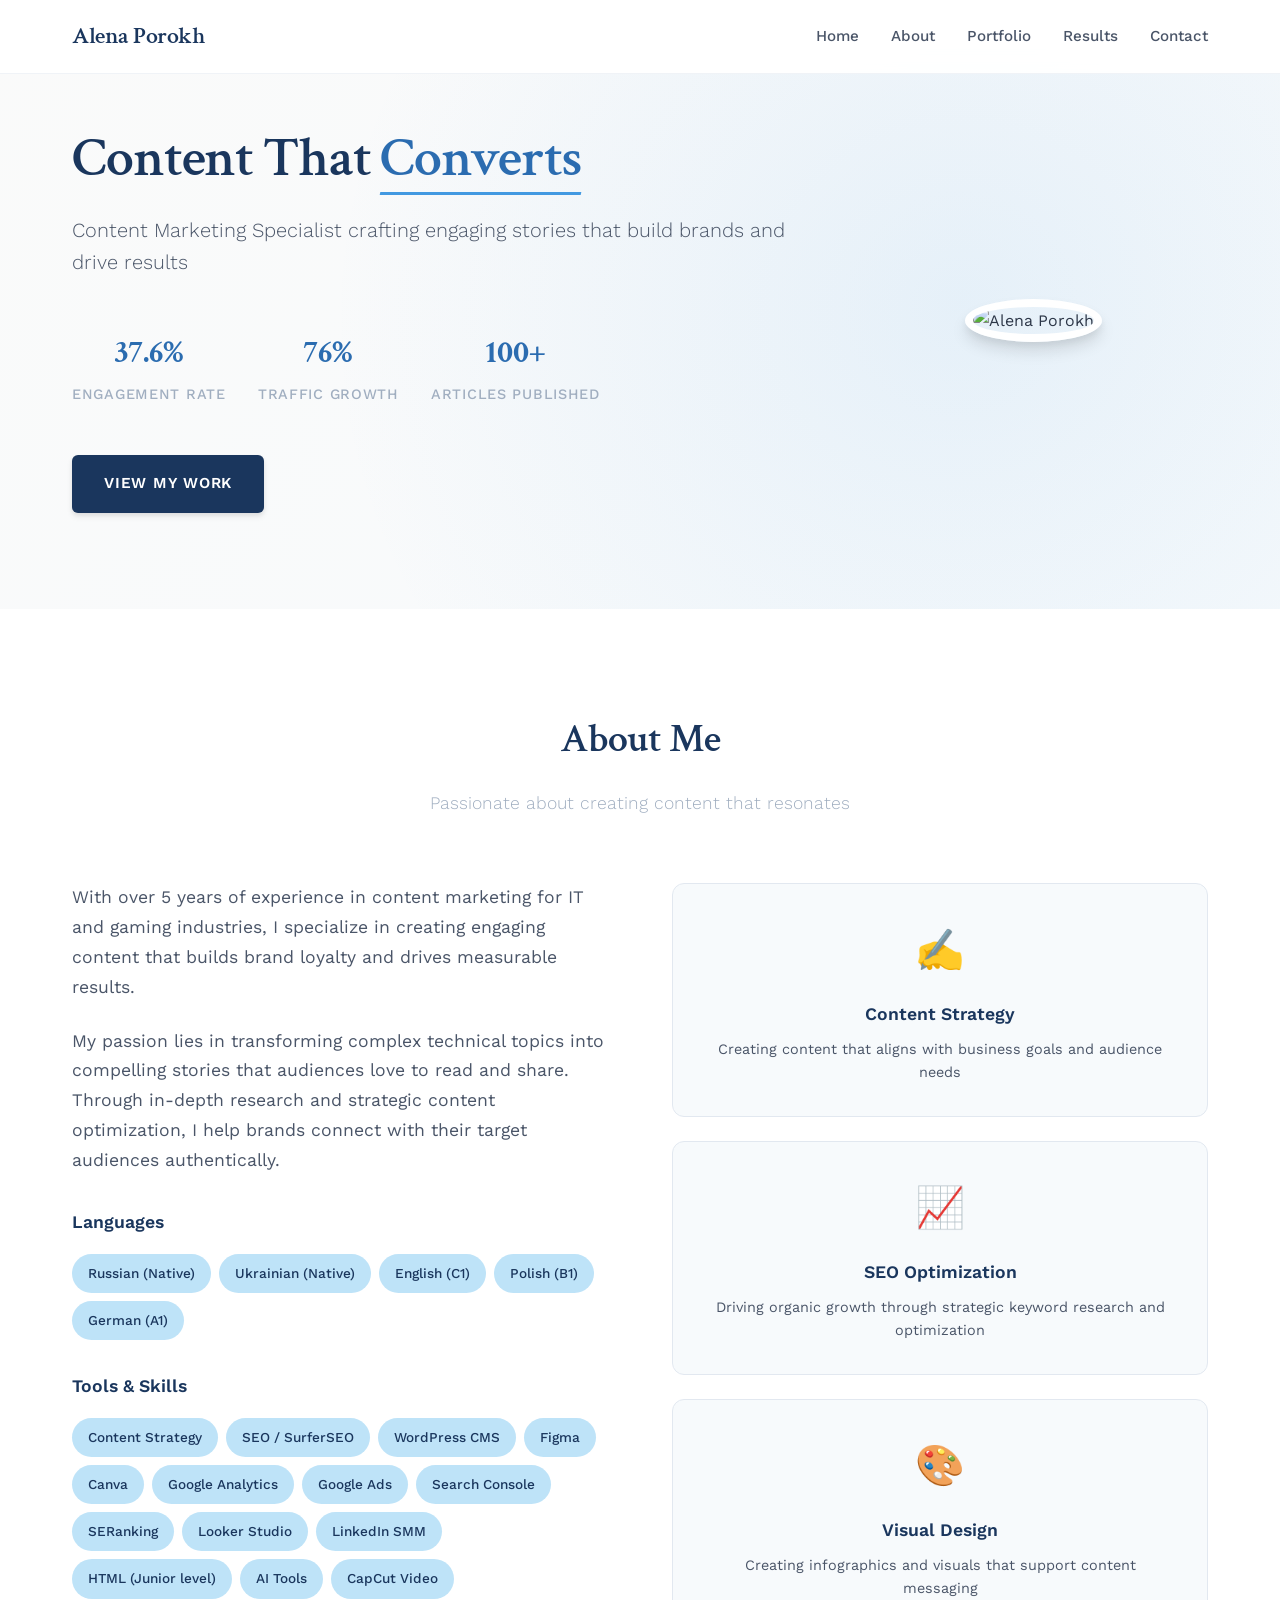
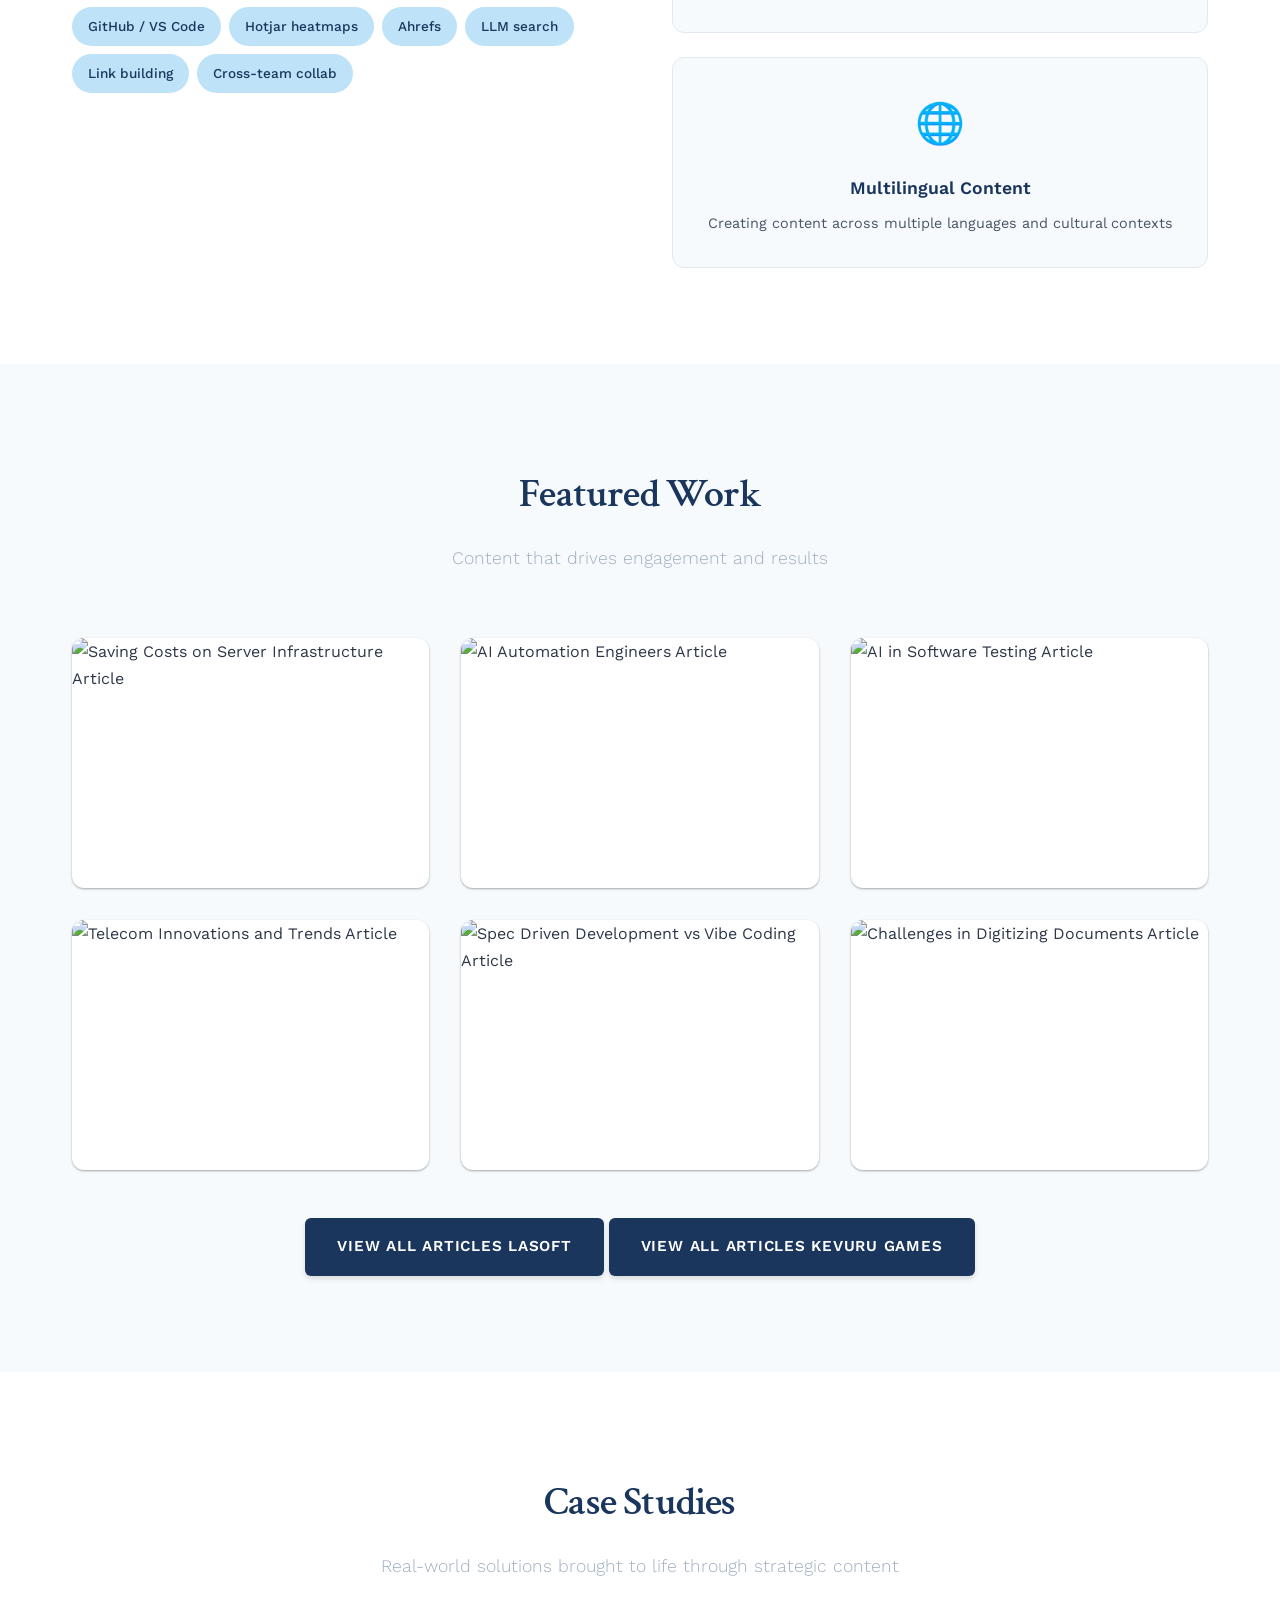
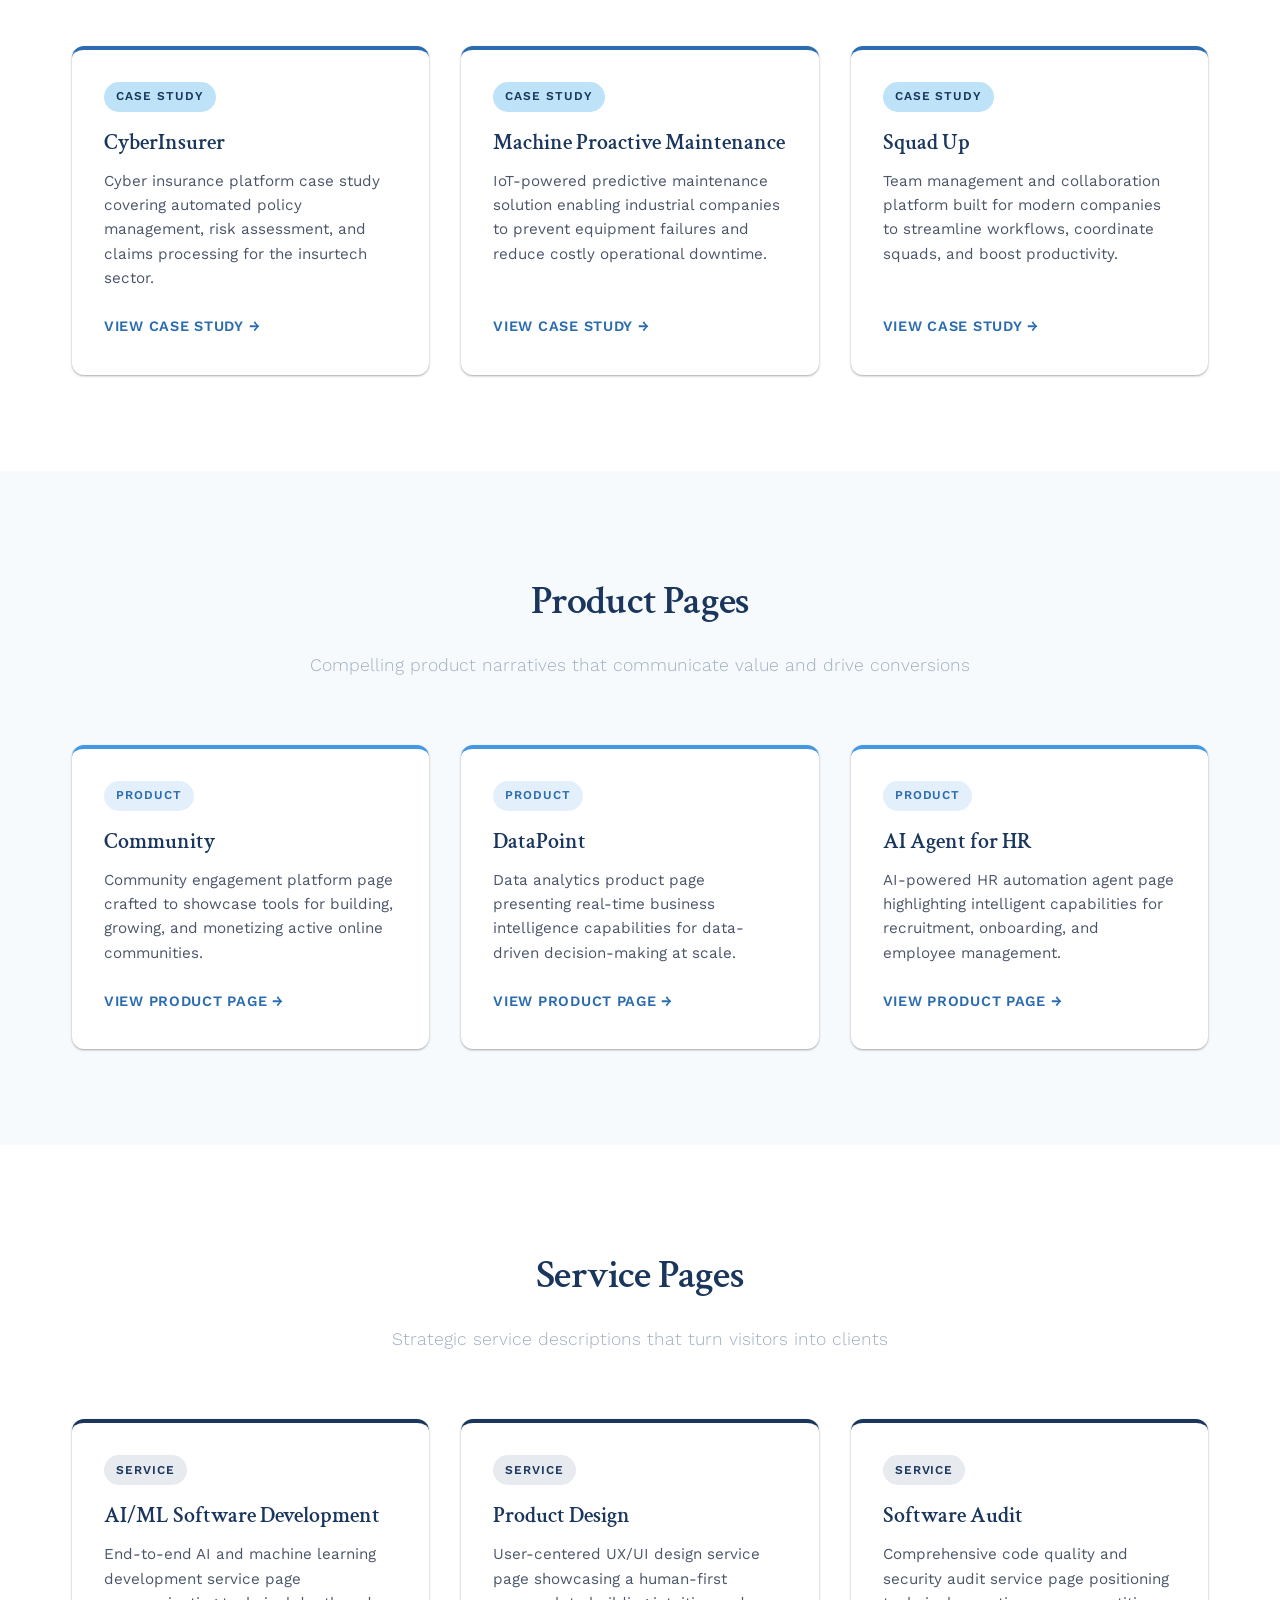
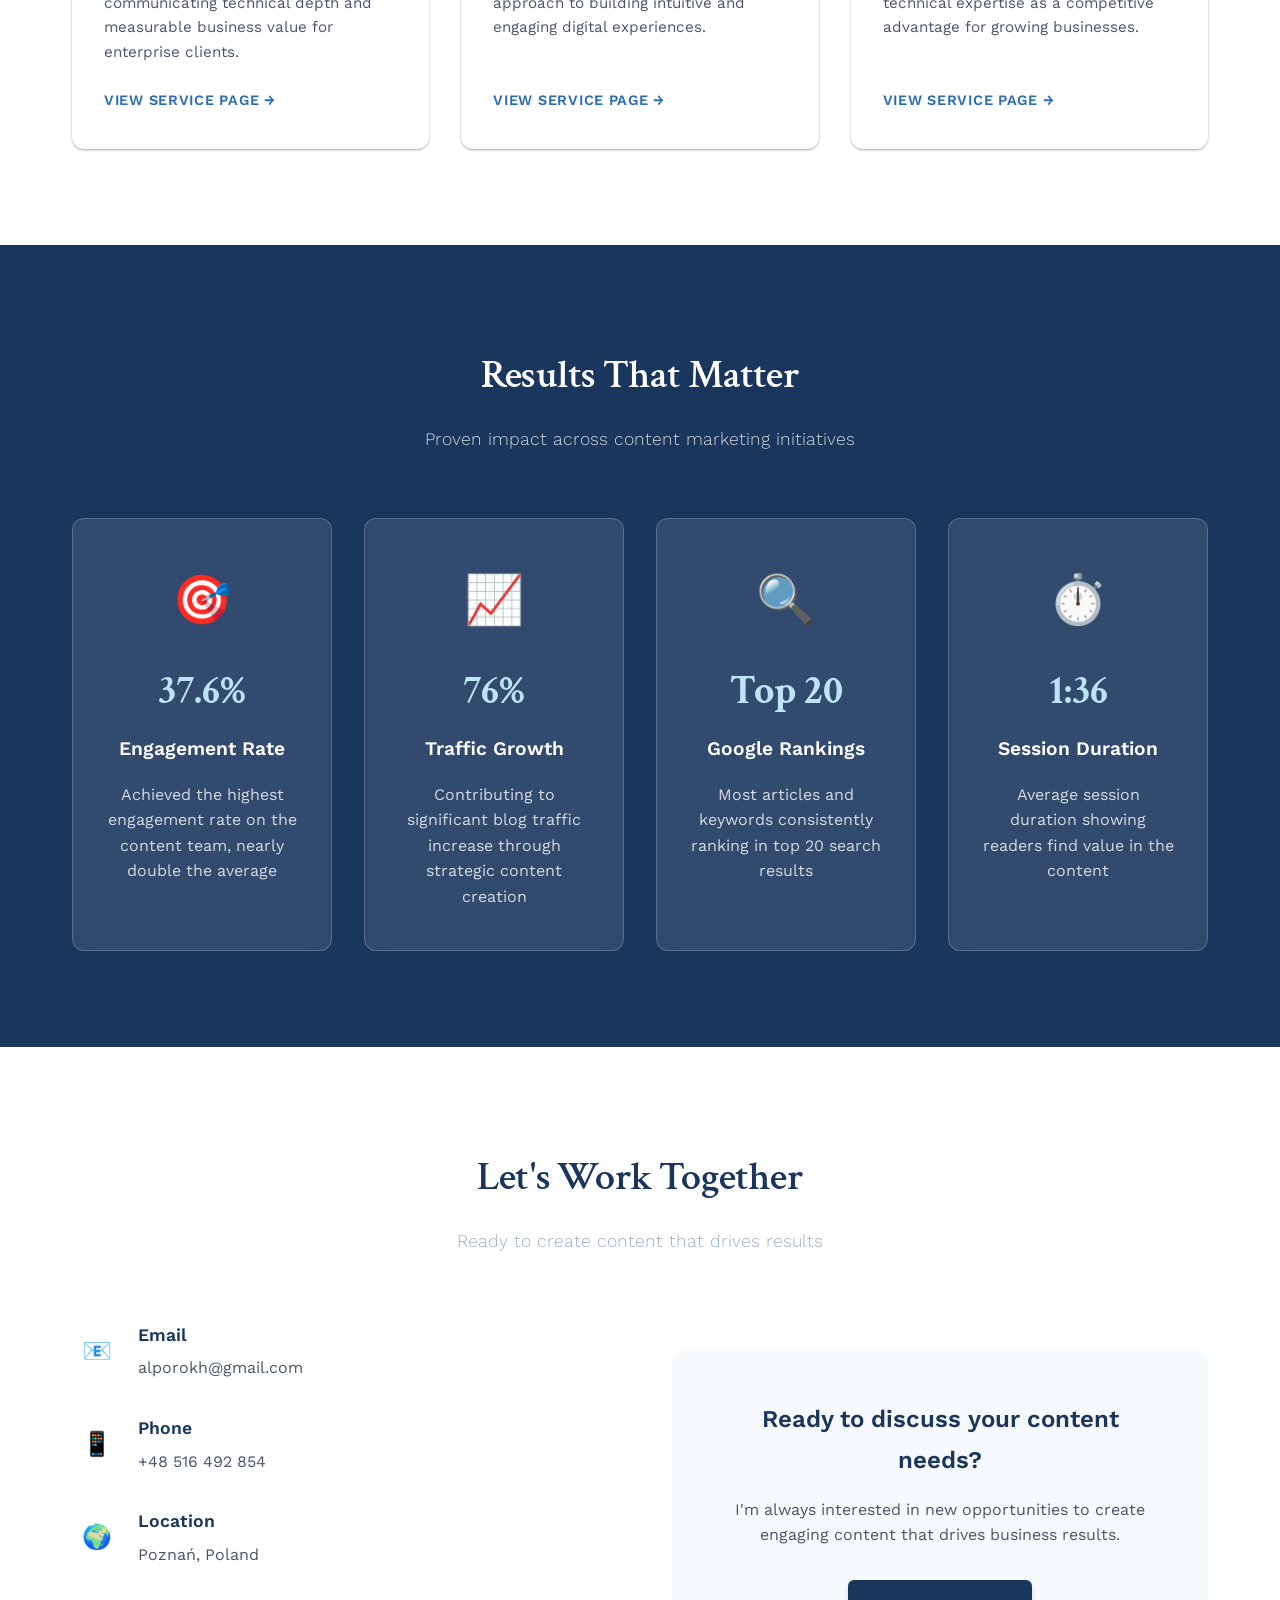
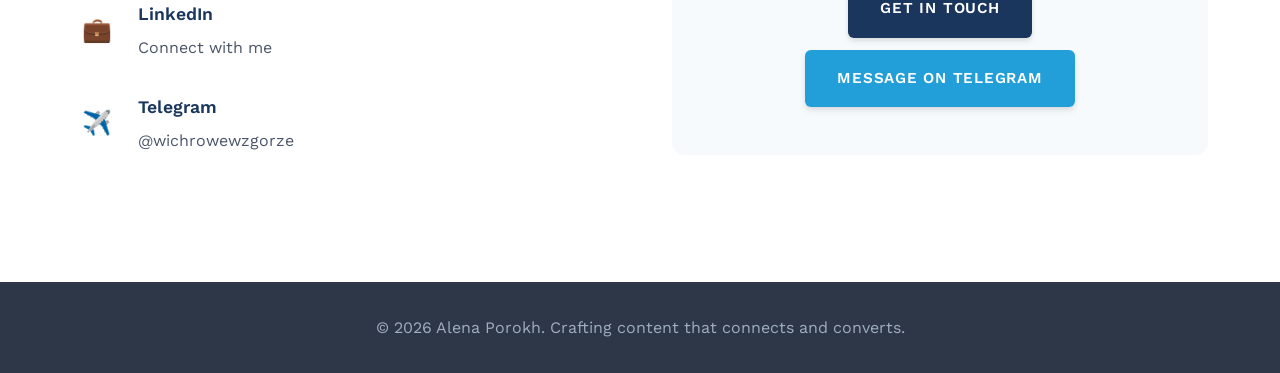
==== commit 961f1ad4: "update" ====
--- a/index.html
+++ b/index.html
@@ -78,7 +78,7 @@
                         </div>
                     </div>
                     <div class="language-skills">
-                        <h4>Tools</h4>
+                        <h4>Tools & Skills</h4>
                         <div class="languages">
                             <span class="language">Content Strategy</span>
                             <span class="language">SEO / SurferSEO</span>
@@ -97,6 +97,9 @@
                             <span class="language">GitHub / VS Code</span>
                             <span class="language">Hotjar heatmaps</span>
                             <span class="language">Ahrefs</span>
+                            <span class="language">LLM search</span>
+                            <span class="language">Link building</span>
+                            <span class="language">Cross-team collab</span>
                         </div>
                     </div>
                 </div>
